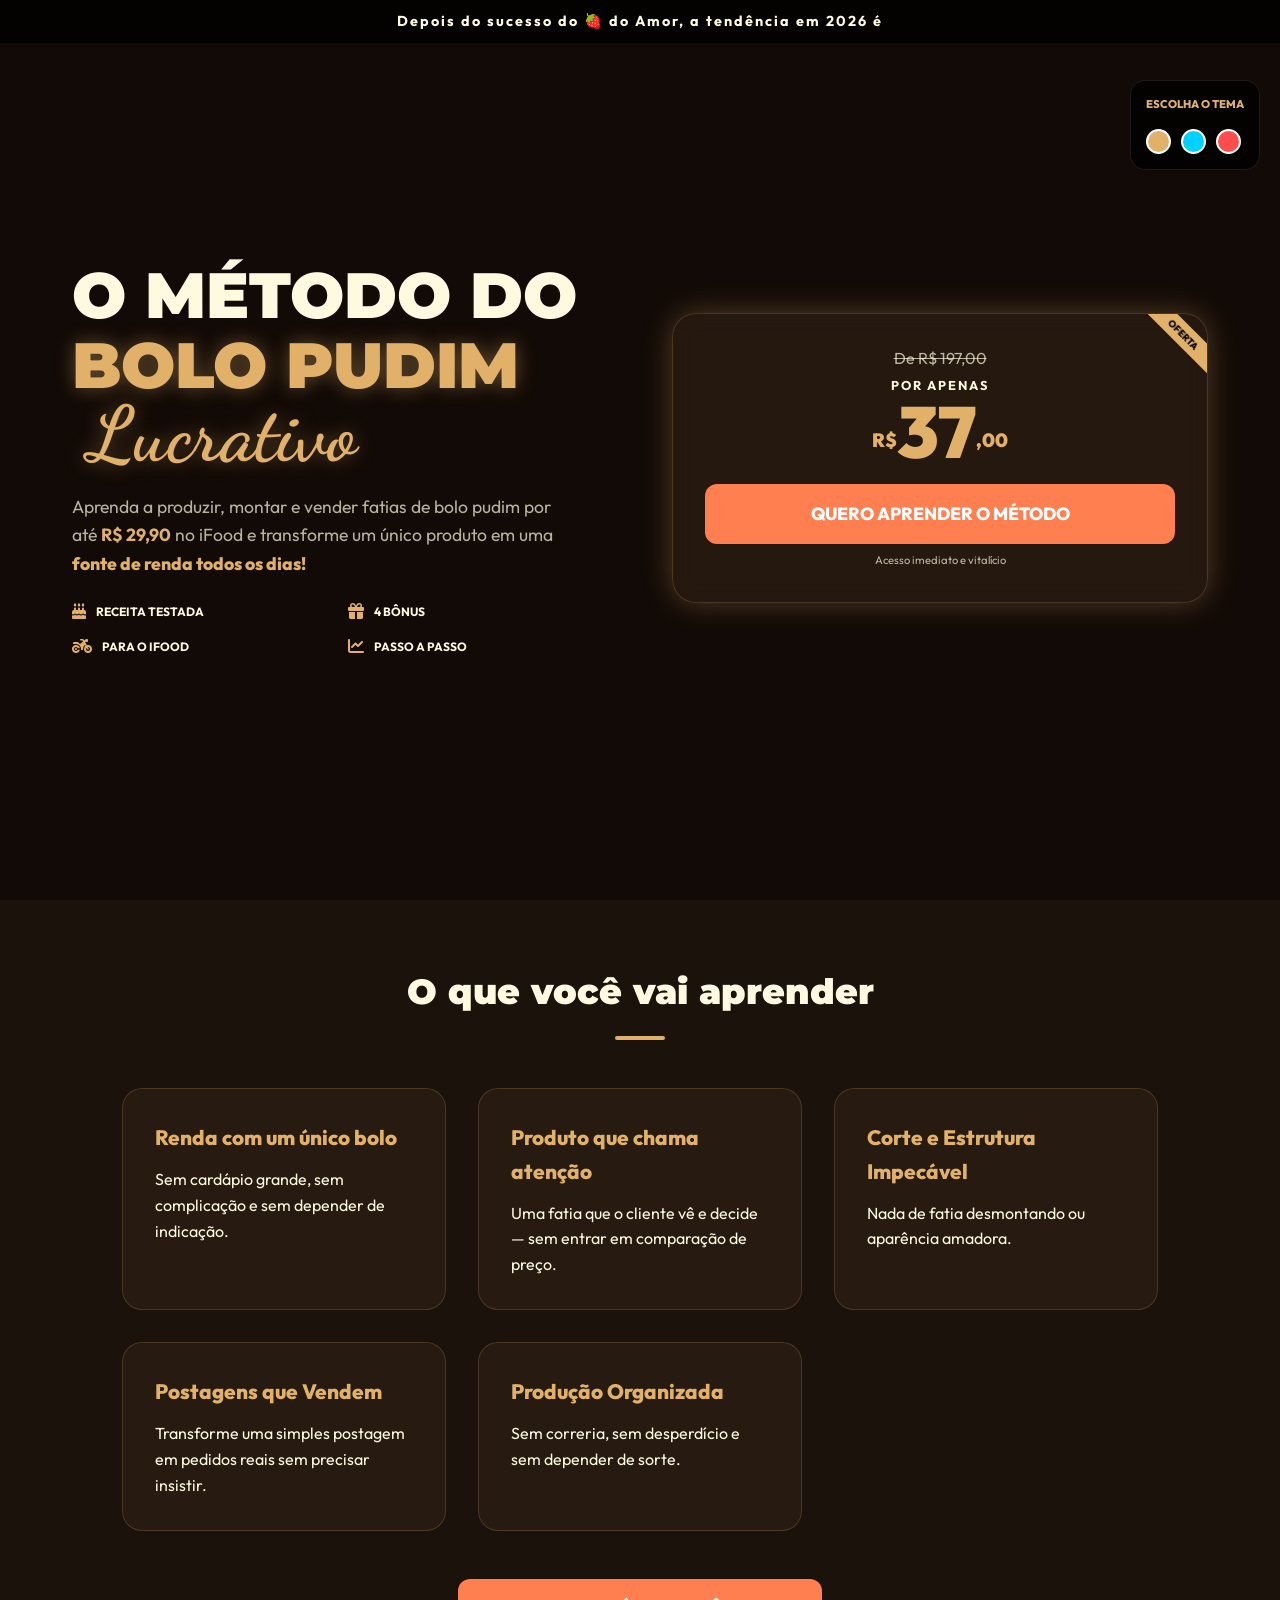
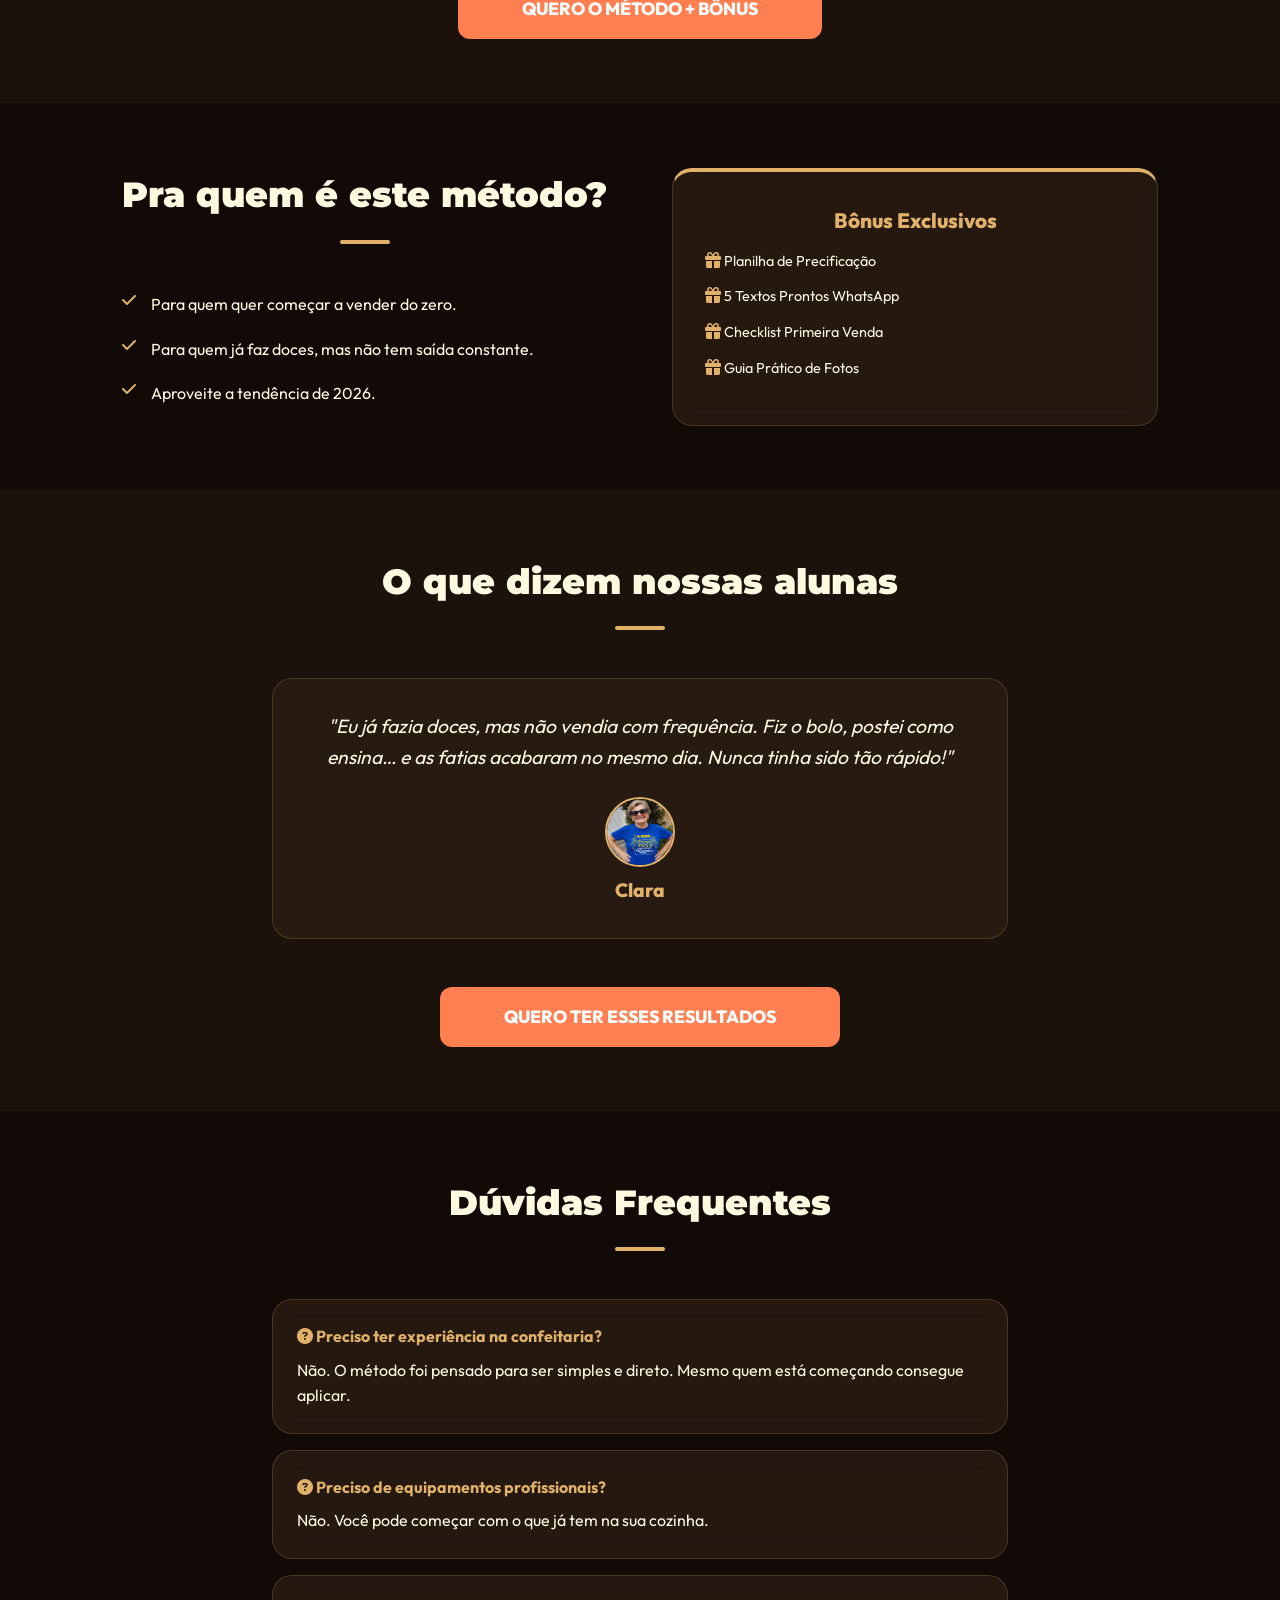
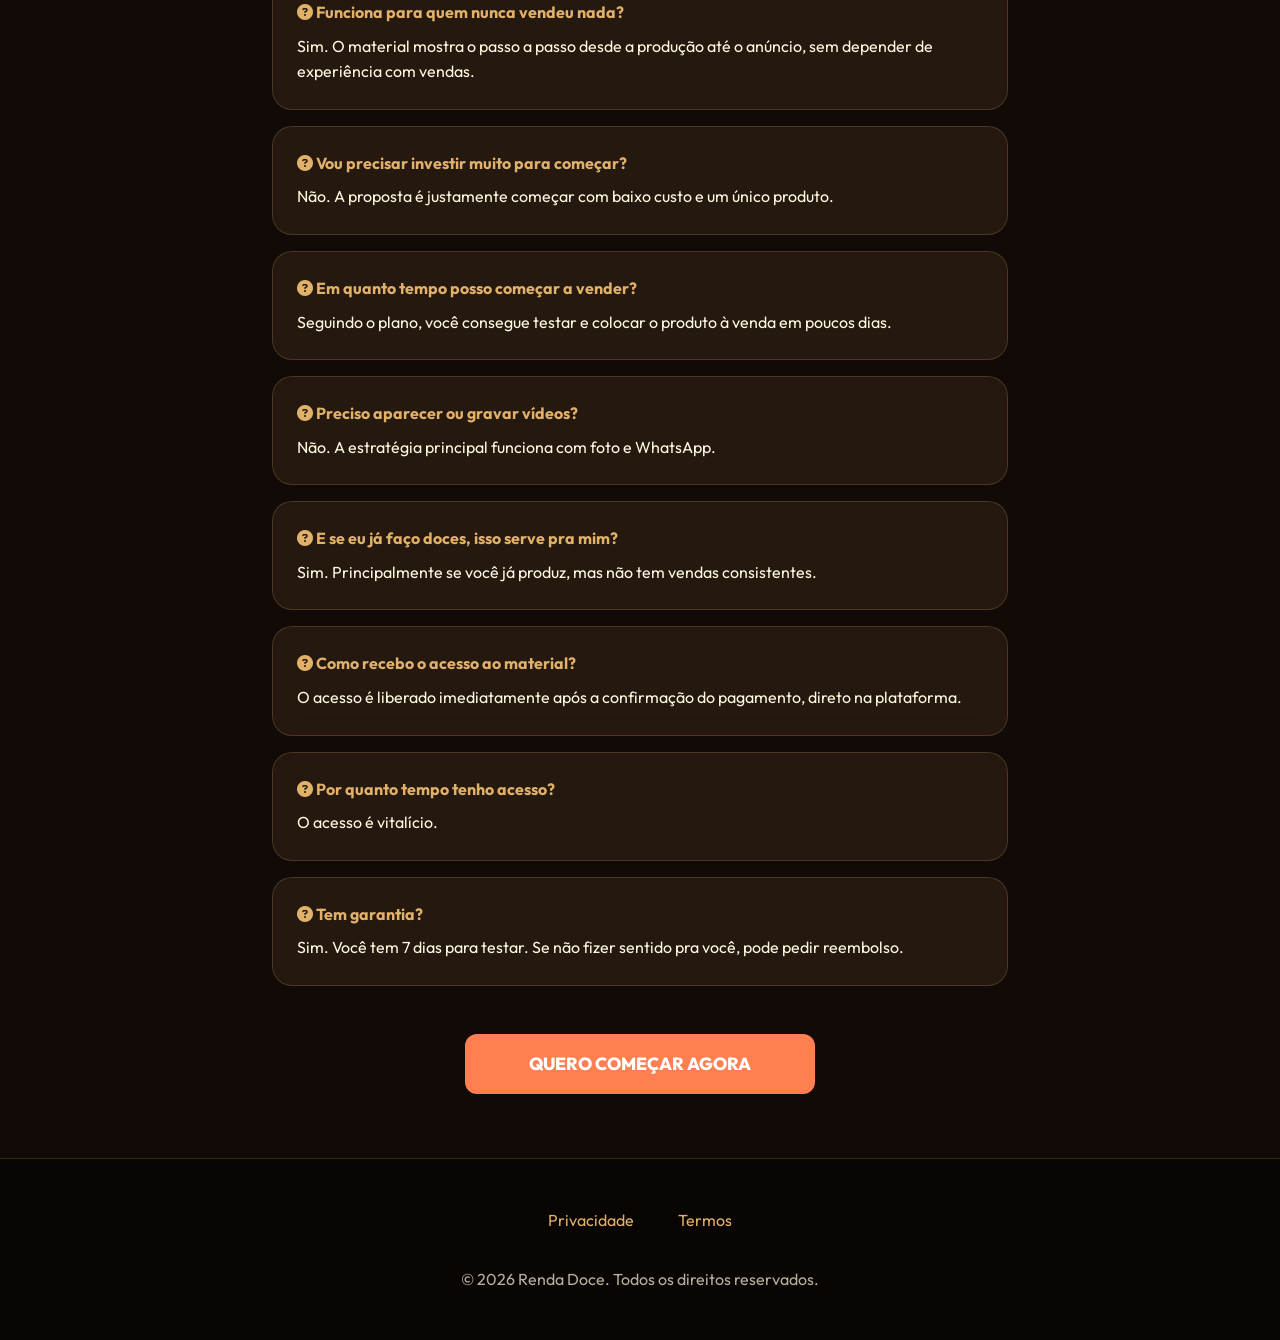
==== v2.html @ 227d547e "Preço e versão 2 da página" ====
<!DOCTYPE html>
<html lang="pt-BR">

<head>
    <meta charset="UTF-8">
    <meta name="viewport" content="width=device-width, initial-scale=1.0">
    <title>Bolo Pudim Lucrativo | Aprenda e Venda</title>

    <!-- Google Fonts -->
    <link rel="preconnect" href="https://fonts.googleapis.com">
    <link rel="preconnect" href="https://fonts.gstatic.com" crossorigin>
    <link
        href="https://fonts.googleapis.com/css2?family=Outfit:wght@400;500;700;800&family=Montserrat:wght@900&family=Dancing+Script:wght@700&display=swap"
        rel="stylesheet">

    <!-- Font Awesome -->
    <link rel="stylesheet" href="https://cdnjs.cloudflare.com/ajax/libs/font-awesome/6.5.1/css/all.min.css">

    <!-- Meta Pixel Script -->
    <script src="js/pixel.js"></script>
    <noscript><img height="1" width="1" style="display:none"
            src="https://www.facebook.com/tr?id=324230336566459&ev=PageView&noscript=1" /></noscript>

    <!-- CSS Files -->
    <link rel="stylesheet" href="css/variables.css">
    <link rel="stylesheet" href="css/reset.css">
    <link rel="stylesheet" href="css/layout.css">
    <link rel="stylesheet" href="css/components.css">
    
    <!-- Novo Tema V2 (Super Atraente) -->
    <link rel="stylesheet" href="css/v2.css">
</head>

<body class="v2-body"> 

    <!-- Theme Switcher -->
    <div class="v2-switcher">
        <span class="switcher-title">Escolha o Tema</span>
        <div class="theme-options">
            <div class="theme-btn btn-gold" onclick="setTheme('gold')" title="Chocolate Gold"></div>
            <div class="theme-btn btn-midnight" onclick="setTheme('midnight')" title="Midnight Blue"></div>
            <div class="theme-btn btn-ruby" onclick="setTheme('ruby')" title="Ruby Red"></div>
        </div>
    </div>


    <!-- Hero Section V2 -->
    <section class="v2-hero">
        <!-- Background elements for better visibility and contrast -->
        <div class="v2-hero-bg">
            <img src="./img/bolopudim.png" alt="Bolo Pudim">
        </div>
        <div class="v2-hero-overlay"></div>

        <div class="hero-top-bar" style="background: rgba(0,0,0,0.8);">
            <span>Depois do sucesso do 🍓 do Amor, a tendência em 2026 é</span>
        </div>

        <div class="v2-hero-content">
            <div class="v2-hero-text">
                <h1 class="v2-title">
                    <span>O MÉTODO DO</span>
                    <span class="gold">BOLO PUDIM</span>
                    <span class="script gold">Lucrativo</span>
                </h1>

                <p class="v2-description">
                    Aprenda a produzir, montar e vender fatias de bolo pudim por até <b class="v2-text-gold">R$
                        29,90</b> no iFood e transforme um único produto em uma <span class="v2-text-gold" style="font-weight: 800;">fonte
                        de renda todos os dias!</span>
                </p>

                <div class="v2-features">
                    <div class="v2-feature-item">
                        <i class="fa-solid fa-cake-candles v2-feature-icon"></i>
                        <span>RECEITA TESTADA</span>
                    </div>
                    <div class="v2-feature-item">
                        <i class="fa-solid fa-gift v2-feature-icon"></i>
                        <span>4 BÔNUS</span>
                    </div>
                    <div class="v2-feature-item">
                        <i class="fa-solid fa-motorcycle v2-feature-icon"></i>
                        <span>PARA O IFOOD</span>
                    </div>
                    <div class="v2-feature-item">
                        <i class="fa-solid fa-chart-line v2-feature-icon"></i>
                        <span>PASSO A PASSO</span>
                    </div>
                </div>
            </div>

            <div class="v2-price-wrapper">
                <div class="v2-price-card">
                    <span class="v2-price-old">De R$ 197,00</span>
                    <span class="v2-price-label">POR APENAS</span>
                    <div class="v2-price-main">
                        <small>R$</small>37<small>,00</small>
                    </div>
                    <a href="#" class="v2-btn checkout-btn" target="_blank" rel="noopener">Quero Aprender o Método</a>
                    <p style="font-size: 0.7rem; margin-top: 0.5rem; opacity: 0.7;">Acesso imediato e vitalício</p>
                </div>
            </div>
        </div>
    </section>

    <!-- O que você vai aprender -->
    <section class="v2-section v2-section-dark">
        <div class="v2-container">
            <h2 class="v2-section-title">O que você vai aprender</h2>
            <div class="v2-grid-3">
                <div class="v2-card">
                    <h3 class="v2-card-title">Renda com um único bolo</h3>
                    <p>Sem cardápio grande, sem complicação e sem depender de indicação.</p>
                </div>
                <div class="v2-card">
                    <h3 class="v2-card-title">Produto que chama atenção</h3>
                    <p>Uma fatia que o cliente vê e decide — sem entrar em comparação de preço.</p>
                </div>
                <div class="v2-card">
                    <h3 class="v2-card-title">Corte e Estrutura Impecável</h3>
                    <p>Nada de fatia desmontando ou aparência amadora.</p>
                </div>
                <div class="v2-card">
                    <h3 class="v2-card-title">Postagens que Vendem</h3>
                    <p>Transforme uma simples postagem em pedidos reais sem precisar insistir.</p>
                </div>
                <div class="v2-card">
                    <h3 class="v2-card-title">Produção Organizada</h3>
                    <p>Sem correria, sem desperdício e sem depender de sorte.</p>
                </div>
            </div>
            <div style="text-align: center; margin-top: 3rem;">
                <a href="#" class="v2-btn checkout-btn" style="display: inline-block; width: auto; padding-inline: 4rem;">Quero o Método + Bônus</a>
            </div>
        </div>
    </section>

    <!-- Pra quem é / Bônus -->
    <section class="v2-section v2-section-deep">
        <div class="v2-container">
            <!-- Using the responsive grid class instead of inline styles -->
            <div class="v2-grid-split">
                <div>
                    <h2 class="v2-section-title" style="text-align: left;">Pra quem é este método?</h2>
                    <ul class="v2-check-list">
                        <li class="v2-check-item">
                            <i class="fa-solid fa-check v2-check-icon"></i>
                            Para quem quer começar a vender do zero.
                        </li>
                        <li class="v2-check-item">
                            <i class="fa-solid fa-check v2-check-icon"></i>
                            Para quem já faz doces, mas não tem saída constante.
                        </li>
                        <li class="v2-check-item">
                            <i class="fa-solid fa-check v2-check-icon"></i>
                            Aproveite a tendência de 2026.
                        </li>
                    </ul>
                </div>
                <div class="v2-card v2-bonus-card">
                    <h3 class="v2-card-title" style="text-align: center;">Bônus Exclusivos</h3>
                    <ul class="v2-bonus-list">
                        <li class="v2-bonus-item"><i class="fa-solid fa-gift v2-feature-icon"></i> Planilha de Precificação</li>
                        <li class="v2-bonus-item"><i class="fa-solid fa-gift v2-feature-icon"></i> 5 Textos Prontos WhatsApp</li>
                        <li class="v2-bonus-item"><i class="fa-solid fa-gift v2-feature-icon"></i> Checklist Primeira Venda</li>
                        <li class="v2-bonus-item"><i class="fa-solid fa-gift v2-feature-icon"></i> Guia Prático de Fotos</li>
                    </ul>
                </div>
            </div>
        </div>
    </section>

    <!-- Testemunho -->
    <section class="v2-section v2-section-dark">
        <div class="v2-container" style="max-width: 800px; text-align: center;">
            <h2 class="v2-section-title">O que dizem nossas alunas</h2>
            <div class="v2-card v2-testimonial-card">
                <p>"Eu já fazia doces, mas não vendia com frequência. Fiz o bolo, postei como ensina… e as fatias acabaram no mesmo dia. Nunca tinha sido tão rápido!"</p>
                <div class="v2-avatar-wrapper">
                    <img src="./img/clara.png" class="v2-avatar" alt="Clara">
                    <p class="v2-author-name">Clara</p>
                </div>
            </div>
            <div style="text-align: center; margin-top: 3rem;">
                <a href="#" class="v2-btn checkout-btn" style="display: inline-block; width: auto; padding-inline: 4rem;">Quero Ter Esses Resultados</a>
            </div>
        </div>
    </section>

    <!-- FAQ -->
    <section class="v2-section v2-section-deep">
        <div class="v2-container" style="max-width: 800px;">
            <h2 class="v2-section-title">Dúvidas Frequentes</h2>
            <div style="display: flex; flex-direction: column; gap: 1rem;">
                <div class="v2-card" style="padding: 1.5rem;">
                    <h4 style="color: var(--v2-primary); margin-bottom: 0.5rem;"><i class="fa-solid fa-question-circle"></i> Preciso ter experiência na confeitaria?</h4>
                    <p>Não. O método foi pensado para ser simples e direto. Mesmo quem está começando consegue aplicar.</p>
                </div>
                <div class="v2-card" style="padding: 1.5rem;">
                    <h4 style="color: var(--v2-primary); margin-bottom: 0.5rem;"><i class="fa-solid fa-question-circle"></i> Preciso de equipamentos profissionais?</h4>
                    <p>Não. Você pode começar com o que já tem na sua cozinha.</p>
                </div>
                <div class="v2-card" style="padding: 1.5rem;">
                    <h4 style="color: var(--v2-primary); margin-bottom: 0.5rem;"><i class="fa-solid fa-question-circle"></i> Funciona para quem nunca vendeu nada?</h4>
                    <p>Sim. O material mostra o passo a passo desde a produção até o anúncio, sem depender de experiência com vendas.</p>
                </div>
                <div class="v2-card" style="padding: 1.5rem;">
                    <h4 style="color: var(--v2-primary); margin-bottom: 0.5rem;"><i class="fa-solid fa-question-circle"></i> Vou precisar investir muito para começar?</h4>
                    <p>Não. A proposta é justamente começar com baixo custo e um único produto.</p>
                </div>
                <div class="v2-card" style="padding: 1.5rem;">
                    <h4 style="color: var(--v2-primary); margin-bottom: 0.5rem;"><i class="fa-solid fa-question-circle"></i> Em quanto tempo posso começar a vender?</h4>
                    <p>Seguindo o plano, você consegue testar e colocar o produto à venda em poucos dias.</p>
                </div>
                <div class="v2-card" style="padding: 1.5rem;">
                    <h4 style="color: var(--v2-primary); margin-bottom: 0.5rem;"><i class="fa-solid fa-question-circle"></i> Preciso aparecer ou gravar vídeos?</h4>
                    <p>Não. A estratégia principal funciona com foto e WhatsApp.</p>
                </div>
                <div class="v2-card" style="padding: 1.5rem;">
                    <h4 style="color: var(--v2-primary); margin-bottom: 0.5rem;"><i class="fa-solid fa-question-circle"></i> E se eu já faço doces, isso serve pra mim?</h4>
                    <p>Sim. Principalmente se você já produz, mas não tem vendas consistentes.</p>
                </div>
                <div class="v2-card" style="padding: 1.5rem;">
                    <h4 style="color: var(--v2-primary); margin-bottom: 0.5rem;"><i class="fa-solid fa-question-circle"></i> Como recebo o acesso ao material?</h4>
                    <p>O acesso é liberado imediatamente após a confirmação do pagamento, direto na plataforma.</p>
                </div>
                <div class="v2-card" style="padding: 1.5rem;">
                    <h4 style="color: var(--v2-primary); margin-bottom: 0.5rem;"><i class="fa-solid fa-question-circle"></i> Por quanto tempo tenho acesso?</h4>
                    <p>O acesso é vitalício.</p>
                </div>
                <div class="v2-card" style="padding: 1.5rem;">
                    <h4 style="color: var(--v2-primary); margin-bottom: 0.5rem;"><i class="fa-solid fa-question-circle"></i> Tem garantia?</h4>
                    <p>Sim. Você tem 7 dias para testar. Se não fizer sentido pra você, pode pedir reembolso.</p>
                </div>
            </div>
            <div style="text-align: center; margin-top: 3rem;">
                <a href="#" class="v2-btn checkout-btn" style="display: inline-block; width: auto; padding-inline: 4rem;">Quero Começar Agora</a>
            </div>
        </div>
    </section>

    <footer class="v2-footer">
        <div class="v2-container">
            <div style="display: flex; justify-content: center; gap: 2rem; margin-bottom: 2rem;">
                <button id="open-privacy" style="background: none; border: none; color: var(--v2-primary); cursor: pointer;">Privacidade</button>
                <button id="open-terms" style="background: none; border: none; color: var(--v2-primary); cursor: pointer;">Termos</button>
            </div>
            <p>&copy; 2026 Renda Doce. Todos os direitos reservados.</p>
        </div>
    </footer>

    <!-- Modals -->
    <div id="modal-privacy" class="modal-overlay">
        <div class="modal-content">
            <h3 style="margin-bottom: 1rem; font-size: 1.5rem; color: var(--color-primary-dark);">Política de Privacidade</h3>
            <p style="margin-bottom: 1rem; font-size: 0.9rem;">A sua privacidade é importante para nós...</p>
            <button class="modal-close">Fechar</button>
        </div>
    </div>

    <div id="modal-terms" class="modal-overlay">
        <div class="modal-content">
            <h3 style="margin-bottom: 1rem; font-size: 1.5rem; color: var(--color-primary-dark);">Termos de Uso</h3>
            <p style="margin-bottom: 1rem; font-size: 0.9rem;">Ao acessar nosso site, você concorda em cumprir estes termos...</p>
            <button class="modal-close">Fechar</button>
        </div>
    </div>

    <!-- Scripts -->
    <script>
        function setTheme(theme) {
            document.body.classList.remove('theme-midnight', 'theme-ruby');
            if (theme !== 'gold') {
                document.body.classList.add('theme-' + theme);
            }
            localStorage.setItem('v2-theme', theme);
        }

        // Restore theme on load
        const savedTheme = localStorage.getItem('v2-theme');
        if (savedTheme) {
            setTheme(savedTheme);
        }
    </script>
    <script src="js/capi.js"></script>
    <script src="js/events.js"></script>
    <script src="js/modal.js"></script>
</body>
</html>
---- css/variables.css ----
:root {
  /* Color Palette - Premium & Appetizing */
  --color-primary: #D4A373; /* Caramel */
  --color-primary-dark: #b88655; /* Dark Caramel */
  --color-secondary: #FAEDCD; /* Cream */
  --color-accent: #E07A5F; /* Warm Red/Orange for CTA */
  --color-accent-hover: #c96247;
  --color-dark: #3A2F28; /* Espresso for text */
  --color-light: #FEFAE0; /* Off-white background */
  --color-white: #FFFFFF;

  /* Typography */
  --font-main: 'Outfit', sans-serif;
  --font-heading: 'Outfit', sans-serif;

  /* Spacing */
  --spacing-xs: 0.5rem;
  --spacing-sm: 1rem;
  --spacing-md: 2rem;
  --spacing-lg: 4rem;
  --spacing-xl: 6rem;

  /* Border Radius */
  --radius-sm: 8px;
  --radius-md: 12px;
  --radius-lg: 20px;

  /* Shadows */
  --shadow-sm: 0 4px 6px rgba(58, 47, 40, 0.1);
  --shadow-md: 0 10px 15px rgba(58, 47, 40, 0.15);
  --shadow-glow: 0 0 20px rgba(224, 122, 95, 0.4);
}

body {
  background-color: var(--color-light);
  color: var(--color-dark);
  font-family: var(--font-main);
}
---- css/layout.css ----
/* Layout Container */
.container {
  width: 100%;
  max-width: 1200px;
  margin: 0 auto;
  padding: 0 var(--spacing-sm);
}

/* Sections */
section {
  padding: var(--spacing-lg) 0;
}

/* Hero Section */
.hero {
  position: relative;
  min-height: 100vh;
  display: flex;
  flex-direction: column;
  justify-content: center;
  align-items: center;
  padding-top: 60px;
  /* Space for top bar */
  padding-bottom: 40px;
  /* Reduced for mobile */
  overflow: hidden;
  color: var(--color-white);
}

.hero::before {
  content: '';
  position: absolute;
  top: 0;
  left: 0;
  right: 0;
  bottom: 0;
  background-image: url('../img/bolopudim.png');
  background-size: cover;
  background-position: top center;
  background-repeat: no-repeat;
  z-index: -2;
}

/* Dark gradient overlay for better contrast */
.hero::after {
  content: '';
  position: absolute;
  top: 0;
  left: 0;
  right: 0;
  bottom: 0;
  background: linear-gradient(to right, rgba(0, 0, 0, 0.9) 0%, rgba(0, 0, 0, 0.4) 100%);
  z-index: -1;
}

.hero-top-bar {
  position: absolute;
  top: 0;
  width: 100%;
  background: rgba(0, 0, 0, 0.5);
  padding: 10px 0;
  text-align: center;
  font-weight: 700;
  font-size: 0.9rem;
  letter-spacing: 2px;
  z-index: 10;
}

.hero-content {
  display: flex;
  justify-content: space-between;
  align-items: center;
  gap: var(--spacing-lg);
  padding: var(--spacing-md) var(--spacing-sm);
  width: 100%;
}

.hero-text-wrapper {
  max-width: 650px;
  text-align: left;
}

.hero-icons-grid {
  display: grid;
  grid-template-columns: repeat(2, 1fr);
  gap: 1.5rem;
  margin: 2rem 0;
}

@media (min-width: 992px) {
  .hero-icons-grid {
    grid-template-columns: repeat(4, 1fr);
    margin: 2rem 0;
  }
  .hero {
    padding-bottom: 80px;
  }
}

@media (max-width: 767px) {
  .hero-icons-grid {
    gap: 1rem;
    margin: 1rem 0;
  }
  .hero-text-wrapper {
    text-align: center;
    display: flex;
    flex-direction: column;
    align-items: center;
  }
  .hero-price-container {
    align-items: center;
  }
}

.hero-icon-item {
  display: flex;
  flex-direction: column;
  align-items: center;
  text-align: center;
  font-size: 0.7rem;
  font-weight: 800;
  gap: 0.5rem;
}

.icon-circle {
  width: 50px;
  height: 50px;
  background: rgba(212, 163, 115, 0.2);
  border: 1px solid var(--color-primary);
  border-radius: 50%;
  display: flex;
  align-items: center;
  justify-content: center;
  font-size: 1.5rem;
}

.hero-badge {
  display: none;
}

@media (min-width: 1200px) {
  .hero-badge {
    display: block;
    position: relative;
    width: 250px;
    height: 250px;
    border: 2px solid var(--color-primary);
    border-radius: 50%;
    display: flex;
    align-items: center;
    justify-content: center;
    text-align: center;
    padding: 20px;
  }
}

.badge-crown {
  display: block;
  font-size: 2rem;
  margin-bottom: 0.5rem;
}

.badge-text {
  font-weight: 800;
  line-height: 1.2;
}

.hero-bonus-bar {
  position: absolute;
  bottom: 0;
  width: 100%;
  background: linear-gradient(90deg, #D4A373 0%, #E9C46A 50%, #D4A373 100%);
  color: var(--color-dark);
  padding: 15px 0;
  z-index: 10;
}

.bonus-bar-content {
  display: flex;
  align-items: center;
  justify-content: center;
  gap: 2rem;
  flex-wrap: wrap;
}

.bonus-label-group {
  display: flex;
  align-items: center;
  gap: 10px;
  font-weight: 900;
  font-size: 1.1rem;
}

.bonus-details {
  font-weight: 700;
  font-size: 0.8rem;
  letter-spacing: 0.5px;
}

/* Flex Grids */
.grid {
  display: grid;
  gap: var(--spacing-md);
}

.grid-2 {
  grid-template-columns: 1fr;
}

@media (min-width: 768px) {
  .grid-2 {
    grid-template-columns: repeat(2, 1fr);
  }
}

.grid-3 {
  grid-template-columns: 1fr;
}

@media (min-width: 768px) {
  .grid-3 {
    grid-template-columns: repeat(3, 1fr);
  }
}

.flex-center {
  display: flex;
  justify-content: center;
  align-items: center;
  flex-direction: column;
}

/* Footer layout */
footer {
  background-color: var(--color-dark);
  color: var(--color-secondary);
  padding: var(--spacing-md) 0;
  text-align: center;
}

.footer-links {
  display: flex;
  justify-content: center;
  gap: var(--spacing-md);
  margin-bottom: var(--spacing-sm);
}

/* Modal Overlay */
.modal-overlay {
  position: fixed;
  top: 0;
  left: 0;
  right: 0;
  bottom: 0;
  background: rgba(0, 0, 0, 0.8);
  display: flex;
  justify-content: center;
  align-items: center;
  z-index: 1000;
  opacity: 0;
  pointer-events: none;
  transition: opacity 0.3s ease;
}

.modal-overlay.active {
  opacity: 1;
  pointer-events: auto;
}

.modal-content {
  background: var(--color-light);
  padding: var(--spacing-md);
  border-radius: var(--radius-md);
  max-width: 600px;
  width: 90%;
  max-height: 80vh;
  overflow-y: auto;
  position: relative;
  transform: translateY(20px);
  transition: transform 0.3s ease;
}

.modal-overlay.active .modal-content {
  transform: translateY(0);
}
---- css/components.css ----
/* Hero Typography Components */
.text-hero-main {
  display: flex;
  flex-direction: column;
  margin-bottom: 2rem;
  line-height: 1;
}

.text-upper {
  font-family: 'Montserrat', sans-serif;
  font-size: clamp(1rem, 2vw, 1.5rem);
  font-weight: 800;
  color: var(--color-white);
  letter-spacing: 3px;
  margin-bottom: 0.5rem;
}

.text-bold-gold {
  font-family: 'Montserrat', sans-serif;
  font-size: clamp(3rem, 8vw, 6rem);
  font-weight: 900;
  background: linear-gradient(180deg, #E9C46A 0%, #D4A373 100%);
  -webkit-background-clip: text;
  -webkit-text-fill-color: transparent;
  line-height: 0.9;
  text-transform: uppercase;
}

.text-script {
  font-family: 'Dancing Script', cursive;
  font-size: clamp(3.5rem, 9vw, 7rem);
  color: var(--color-white);
  margin-top: -1.5rem;
  margin-left: 2rem;
  text-shadow: 2px 2px 10px rgba(0,0,0,0.5);
}

.text-hero-description {
  font-size: clamp(1.1rem, 2.5vw, 1.4rem);
  line-height: 1.5;
  color: var(--color-white);
  margin-bottom: 2rem;
  max-width: 600px;
}

.highlight-gold {
  color: #E9C46A;
  font-weight: 800;
  background: rgba(233, 196, 106, 0.1);
  padding: 2px 5px;
  border-radius: 4px;
}

.gold-icon {
  color: var(--color-primary);
}

h2.section-title {
  font-size: clamp(2rem, 4vw, 3rem);
  font-weight: 800;
  color: var(--color-dark);
  text-align: center;
  margin-bottom: var(--spacing-lg);
  margin-inline: auto;
  position: relative;
}

h2.section-title::after {
  content: '';
  display: block;
  width: 60px;
  height: 4px;
  background-color: var(--color-primary);
  margin: var(--spacing-sm) auto 0;
  border-radius: 2px;
}

.text-center { text-align: center; }

/* Price Anchoring */
.hero-price-container {
  display: flex;
  flex-direction: column;
  align-items: flex-start;
  margin-bottom: 1.5rem;
  font-family: var(--font-main);
}

.price-old {
  font-size: 1.1rem;
  color: rgba(255, 255, 255, 0.7);
  text-decoration: line-through;
  font-weight: 600;
  margin-bottom: 0.1rem;
}

.price-new {
  font-size: 1.3rem;
  color: var(--color-white);
  font-weight: 800;
  display: flex;
  align-items: baseline;
  gap: 10px;
}

.price-value {
  font-size: clamp(3.2rem, 7vw, 4.5rem);
  color: #FFD700; /* Richer Gold */
  font-weight: 900;
  line-height: 1;
  text-shadow: 0 0 15px rgba(255, 215, 0, 0.5), 0 0 30px rgba(0,0,0,0.5);
}

/* Buttons */
.btn {
  display: inline-block;
  background-color: var(--color-accent);
  color: var(--color-white);
  font-weight: 800;
  font-size: 1.2rem;
  text-transform: uppercase;
  text-decoration: none;
  padding: 1.2rem 2.5rem;
  border-radius: var(--radius-lg);
  border: none;
  cursor: pointer;
  transition: all 0.3s ease;
  box-shadow: var(--shadow-md);
  letter-spacing: 1px;
}

.btn:hover {
  background-color: var(--color-accent-hover);
  transform: translateY(-3px) scale(1.02);
  box-shadow: var(--shadow-glow);
}

.btn:active {
  transform: translateY(1px);
}

/* Pulsing animation for main CTA */
@keyframes pulse {
  0% { box-shadow: 0 0 0 0 rgba(224, 122, 95, 0.7); }
  70% { box-shadow: 0 0 0 15px rgba(224, 122, 95, 0); }
  100% { box-shadow: 0 0 0 0 rgba(224, 122, 95, 0); }
}

.btn-pulse {
  animation: pulse 2s infinite;
}

/* Cards */
.card {
  background-color: var(--color-white);
  border-radius: var(--radius-md);
  padding: var(--spacing-md);
  box-shadow: var(--shadow-sm);
  transition: transform 0.3s ease, box-shadow 0.3s ease;
  border-top: 4px solid var(--color-primary);
}

.card:hover {
  transform: translateY(-5px);
  box-shadow: var(--shadow-md);
}

.card-title {
  font-size: 1.5rem;
  font-weight: 700;
  color: var(--color-primary-dark);
  margin-bottom: var(--spacing-sm);
}

/* Lists */
.check-list li {
  position: relative;
  padding-left: 2rem;
  margin-bottom: 0.8rem;
  font-size: 1.1rem;
  font-weight: 500;
}

.check-list li::before {
  content: '✔';
  position: absolute;
  left: 0;
  top: 0;
  color: #27ae60;
  font-weight: bold;
}

/* Testimonial */
.testimonial-block {
  background-color: var(--color-secondary);
  border-radius: var(--radius-md);
  padding: var(--spacing-md);
  max-width: 800px;
  margin: 0 auto;
  position: relative;
  text-align: center;
  box-shadow: var(--shadow-sm);
}

.testimonial-text {
  font-size: 1.2rem;
  font-style: italic;
  color: var(--color-dark);
  line-height: 1.6;
  margin-bottom: var(--spacing-sm);
}

.testimonial-author {
  font-weight: 800;
  color: var(--color-primary-dark);
  font-size: 1.1rem;
}

.testimonial-author-wrapper {
  display: flex;
  flex-direction: column;
  align-items: center;
  gap: 10px;
}

.testimonial-avatar {
  width: 80px;
  height: 80px;
  border-radius: 50%;
  object-fit: cover;
  border: 3px solid var(--color-primary);
  box-shadow: var(--shadow-sm);
  margin-bottom: 5px;
}

/* Footer Links */
.footer-link {
  color: var(--color-primary);
  text-decoration: none;
  font-size: 0.9rem;
  cursor: pointer;
  background: none;
  border: none;
  padding: 0;
}

.footer-link:hover {
  text-decoration: underline;
}

/* Modal Close Button */
.modal-close {
  background: var(--color-accent);
  color: white;
  border: none;
  padding: 0.5rem 1rem;
  border-radius: var(--radius-sm);
  cursor: pointer;
  font-weight: bold;
  margin-top: var(--spacing-md);
  float: right;
}

.modal-close:hover {
  background: var(--color-accent-hover);
}

/* FAQ Section */
.faq-container {
  max-width: 800px;
  margin: 0 auto;
}

.faq-item {
  background-color: var(--color-white);
  border-radius: var(--radius-sm);
  margin-bottom: var(--spacing-sm);
  padding: var(--spacing-sm) var(--spacing-md);
  border: 1px solid var(--color-secondary);
  transition: all 0.3s ease;
}

.faq-question {
  font-weight: 800;
  color: var(--color-primary-dark);
  font-size: 1.1rem;
  margin-bottom: 0.5rem;
  display: flex;
  align-items: center;
  gap: 10px;
}

.faq-answer {
  color: var(--color-dark);
  line-height: 1.5;
  font-size: 1rem;
}

/* Mobile overrides for Hero Typography */
@media (max-width: 767px) {
  .text-hero-main {
    margin-bottom: 1rem;
  }
  .text-script {
    margin-left: 0;
    margin-top: -1rem;
  }
  .text-hero-description {
    margin-bottom: 1.5rem;
  }
  .hero-price-container {
    margin-bottom: 1rem;
  }
}
---- css/v2.css ----
:root {
  /* Default Theme: Chocolate Gold */
  --v2-bg: #120A06;
  --v2-surface: rgba(45, 30, 20, 0.7);
  --v2-primary: #E1B16A;
  --v2-secondary: #FAEDCD;
  --v2-accent: #FF7F50;
  --v2-text: #FEFAE0;
  --v2-text-dim: rgba(254, 250, 224, 0.7);
  --v2-shadow-gold: 0 0 30px rgba(225, 177, 106, 0.3);
  --v2-glass: blur(12px);
  --v2-border: 1px solid rgba(225, 177, 106, 0.2);
}

/* Midnight Theme */
.theme-midnight {
  --v2-bg: #0A0E14;
  --v2-surface: rgba(20, 28, 40, 0.7);
  --v2-primary: #7FAAFF; /* Silver/Blue */
  --v2-secondary: #E0E6ED;
  --v2-accent: #00D1FF;
  --v2-text: #F8FAFC;
  --v2-text-dim: rgba(248, 250, 252, 0.7);
  --v2-shadow-gold: 0 0 30px rgba(0, 209, 255, 0.2);
}

/* Ruby Theme */
.theme-ruby {
  --v2-bg: #1A0505;
  --v2-surface: rgba(40, 10, 10, 0.7);
  --v2-primary: #FFB7B7;
  --v2-secondary: #FFF0F0;
  --v2-accent: #FF4D4D;
  --v2-text: #FFF5F5;
  --v2-text-dim: rgba(255, 245, 245, 0.7);
  --v2-shadow-gold: 0 0 30px rgba(255, 77, 77, 0.2);
}

@keyframes fadeInRight {
  from { opacity: 0; transform: translateX(30px); }
  to { opacity: 1; transform: translateX(0); }
}

@keyframes fadeInLeft {
  from { opacity: 0; transform: translateX(-30px); }
  to { opacity: 1; transform: translateX(0); }
}

@keyframes fadeInUp {
  from { opacity: 0; transform: translateY(30px); }
  to { opacity: 1; transform: translateY(0); }
}

@keyframes pulse-glow {
  0% { box-shadow: 0 0 20px rgba(225, 177, 106, 0.2); }
  50% { box-shadow: 0 0 40px rgba(225, 177, 106, 0.4); }
  100% { box-shadow: 0 0 20px rgba(225, 177, 106, 0.2); }
}

/* Global Styles for V2 */
.v2-body {
  background-color: var(--v2-bg);
  color: var(--v2-text);
  font-family: 'Outfit', sans-serif;
  line-height: 1.6;
  overflow-x: hidden;
  transition: background-color 0.5s ease, color 0.5s ease;
}

/* Theme Switcher Styles */
.v2-switcher {
  position: fixed;
  top: 80px;
  right: 20px;
  background: rgba(0,0,0,0.8);
  backdrop-filter: blur(10px);
  padding: 15px;
  border-radius: 15px;
  z-index: 1000;
  border: 1px solid rgba(255,255,255,0.1);
  display: flex;
  flex-direction: column;
  gap: 10px;
}

.switcher-title {
  font-size: 0.7rem;
  font-weight: 800;
  text-transform: uppercase;
  color: var(--v2-primary);
  margin-bottom: 5px;
}

.theme-options {
  display: flex;
  gap: 10px;
}

.theme-btn {
  width: 25px;
  height: 25px;
  border-radius: 50%;
  border: 2px solid #fff;
  cursor: pointer;
  transition: transform 0.2s;
}

.theme-btn:hover { transform: scale(1.2); }
.btn-gold { background: #E1B16A; }
.btn-midnight { background: #00D1FF; }
.btn-ruby { background: #FF4D4D; }

/* Hero Section V2 - Optimized Background */
.v2-hero {
  position: relative;
  min-height: 100vh;
  padding-top: 80px;
  display: flex;
  align-items: center;
  background-color: var(--v2-bg);
  overflow: hidden;
}

.v2-hero-bg {
  position: absolute;
  top: 0;
  left: 0;
  width: 100%;
  height: 100%;
  z-index: -1;
}

.v2-hero-bg img {
  width: 100%;
  height: 100%;
  object-fit: cover;
  object-position: center;
}

/* Gradient overlay that fades to show the image more clearly on the right */
.v2-hero-overlay {
  position: absolute;
  top: 0;
  left: 0;
  width: 100%;
  height: 100%;
  background: linear-gradient(90deg, 
    var(--v2-bg) 0%, 
    var(--v2-bg) 40%, 
    rgba(18, 10, 6, 0.4) 100%);
  z-index: 0;
}

.theme-midnight .v2-hero-overlay {
  background: linear-gradient(90deg, 
    #0A0E14 0%, 
    #0A0E14 40%, 
    rgba(10, 14, 20, 0.4) 100%);
}

.theme-ruby .v2-hero-overlay {
  background: linear-gradient(90deg, 
    #1A0505 0%, 
    #1A0505 40%, 
    rgba(26, 5, 5, 0.4) 100%);
}

@media (max-width: 991px) {
  .v2-hero-overlay {
    background: linear-gradient(180deg, 
      rgba(18, 10, 6, 0.7) 0%, 
      var(--v2-bg) 70%, 
      var(--v2-bg) 100%);
  }
}

.v2-hero-content {
  position: relative;
  z-index: 10;
  width: 100%;
  max-width: 1200px;
  margin: 0 auto;
  padding: 0 2rem;
  display: grid;
  grid-template-columns: 1fr 1fr;
  gap: 4rem;
  align-items: center;
}

@media (max-width: 991px) {
  .v2-hero-content {
    grid-template-columns: 1fr;
    text-align: center;
    gap: 1.5rem;
    padding-top: 2rem;
    padding-bottom: 2rem;
  }
}

.v2-title {
  font-family: 'Montserrat', sans-serif;
  font-weight: 900;
  font-size: clamp(2rem, 5vw, 4.5rem);
  line-height: 1.1;
  text-transform: uppercase;
  margin-bottom: 1rem;
}

.v2-title span { display: block; }
.v2-title .gold {
  color: var(--v2-primary);
  text-shadow: 0 0 20px rgba(225, 177, 106, 0.4);
}

.v2-text-gold { color: var(--v2-primary); }

.v2-title .script {
  font-family: 'Dancing Script', cursive;
  text-transform: none;
  font-size: 1.2em;
  margin-top: -0.5rem;
  margin-left: 1rem;
}

.v2-description {
  font-size: 1.1rem;
  color: var(--v2-text-dim);
  max-width: 500px;
  margin-bottom: 1.5rem;
}

@media (max-width: 991px) {
  .v2-description { margin-inline: auto; }
}

/* Price Box V2 */
.v2-hero-text { animation: fadeInLeft 1s ease-out; }
.v2-price-wrapper { animation: fadeInRight 1s ease-out; }

.v2-price-card {
  background: var(--v2-surface);
  backdrop-filter: var(--v2-glass);
  border: var(--v2-border);
  padding: 2rem;
  border-radius: 24px;
  box-shadow: var(--v2-shadow-gold);
  text-align: center;
  position: relative;
  overflow: hidden;
  animation: pulse-glow 3s infinite;
}

@media (max-width: 767px) {
  .v2-price-card {
    padding: 1.2rem;
    border-radius: 16px;
    max-width: 300px;
    margin: 0 auto;
  }
  .v2-price-main { font-size: 3.5rem !important; }
}

.v2-price-card::before {
  content: 'OFERTA';
  position: absolute;
  top: 10px;
  right: -25px;
  background: var(--v2-primary);
  color: #000;
  font-weight: 800;
  font-size: 0.6rem;
  padding: 3px 30px;
  transform: rotate(45deg);
}

.v2-price-old {
  display: block;
  font-size: 1rem;
  color: var(--v2-text-dim);
  text-decoration: line-through;
  margin-bottom: 0.2rem;
}

.v2-price-label {
  display: block;
  font-size: 0.8rem;
  font-weight: 700;
  letter-spacing: 2px;
}

.v2-price-main {
  font-size: 4.5rem;
  font-weight: 900;
  color: var(--v2-primary);
  line-height: 1;
  margin-bottom: 1rem;
}

.v2-price-main small {
  font-size: 1.2rem;
  vertical-align: middle;
}

.v2-btn {
  display: block;
  width: 100%;
  background: var(--v2-accent);
  color: white;
  text-transform: uppercase;
  font-weight: 800;
  font-size: 1.1rem;
  padding: 1rem;
  border-radius: 12px;
  text-decoration: none;
  transition: all 0.3s cubic-bezier(0.175, 0.885, 0.32, 1.275);
}

.v2-btn:hover {
  transform: scale(1.03) translateY(-3px);
  background: #ff8c61;
}

/* Features Grid V2 */
.v2-features {
  display: grid;
  grid-template-columns: repeat(2, 1fr);
  gap: 1rem;
  margin-top: 1.5rem;
}

.v2-feature-item {
  display: flex;
  align-items: center;
  gap: 10px;
  font-size: 0.75rem;
  font-weight: 700;
  color: var(--v2-text);
}

.v2-feature-icon {
  color: var(--v2-primary);
  font-size: 1rem;
}

/* Sections */
.v2-section { padding: 4rem 0; }
.v2-container {
  max-width: 1100px;
  margin: 0 auto;
  padding: 0 2rem;
}

/* Responsive Grid fix for Bonus Section */
.v2-grid-split {
  display: grid;
  grid-template-columns: 1fr 1fr;
  gap: 4rem;
  align-items: center;
}

@media (max-width: 991px) {
  .v2-grid-split {
    grid-template-columns: 1fr;
    gap: 2rem;
  }
}

.v2-section-title {
  text-align: center;
  font-family: 'Montserrat', sans-serif;
  font-size: 2.2rem;
  font-weight: 900;
  margin-bottom: 3rem;
  position: relative;
}

.v2-section-title::after {
  content: '';
  display: block;
  width: 50px;
  height: 4px;
  background: var(--v2-primary);
  margin: 1rem auto 0;
  border-radius: 2px;
}

.v2-grid-3 {
  display: grid;
  grid-template-columns: repeat(3, 1fr);
  gap: 2rem;
}

@media (max-width: 768px) {
  .v2-grid-3 { grid-template-columns: 1fr; }
}

.v2-card {
  background: var(--v2-surface);
  backdrop-filter: var(--v2-glass);
  padding: 2rem;
  border-radius: 20px;
  border: var(--v2-border);
  transition: transform 0.3s ease;
}

.v2-card:hover { transform: translateY(-8px); }

.v2-card-title {
  color: var(--v2-primary);
  font-size: 1.3rem;
  font-weight: 800;
  margin-bottom: 0.8rem;
}

/* Section background variations */
.v2-section-dark { background: #1a120b; }
.v2-section-deep { background: #120a06; }

.theme-midnight .v2-section-dark { background: #0F172A; }
.theme-midnight .v2-section-deep { background: #020617; }

.theme-ruby .v2-section-dark { background: #250A0A; }
.theme-ruby .v2-section-deep { background: #120202; }

.v2-check-list { list-style: none; padding: 0; }
.v2-check-item {
  margin-bottom: 1.2rem;
  display: flex;
  gap: 15px;
  font-size: 1rem;
}

.v2-check-icon { color: var(--v2-primary); }
.v2-bonus-card { border-top: 4px solid var(--v2-primary); }
.v2-bonus-list { list-style: none; padding: 0; font-size: 0.9rem; }
.v2-bonus-item { margin-bottom: 0.8rem; }

/* Floating animation */
@keyframes float {
  0% { transform: translateY(0px); }
  50% { transform: translateY(-5px); }
  100% { transform: translateY(0px); }
}

.v2-feature-icon { animation: float 3s ease-in-out infinite; }
.v2-feature-item:nth-child(2) .v2-feature-icon { animation-delay: 0.5s; }
.v2-feature-item:nth-child(3) .v2-feature-icon { animation-delay: 1s; }
.v2-feature-item:nth-child(4) .v2-feature-icon { animation-delay: 1.5s; }

/* Testimonial refinement */
.v2-testimonial-card {
  font-style: italic;
  font-size: 1.2rem;
  max-width: 800px;
  margin: 0 auto;
  text-align: center;
}

.v2-avatar-wrapper {
  margin-top: 1.5rem;
  display: flex;
  flex-direction: column;
  align-items: center;
  gap: 8px;
}

.v2-avatar {
  width: 70px;
  height: 70px;
  border-radius: 50%;
  border: 2px solid var(--v2-primary);
}

.v2-author-name {
  font-weight: 800;
  font-style: normal;
  color: var(--v2-primary);
}

/* Footer V2 */
.v2-footer {
  background: #090503;
  padding: 3rem 0;
  text-align: center;
  color: var(--v2-text-dim);
  border-top: var(--v2-border);
}

.theme-midnight .v2-footer { background: #020617; }
.theme-ruby .v2-footer { background: #120202; }
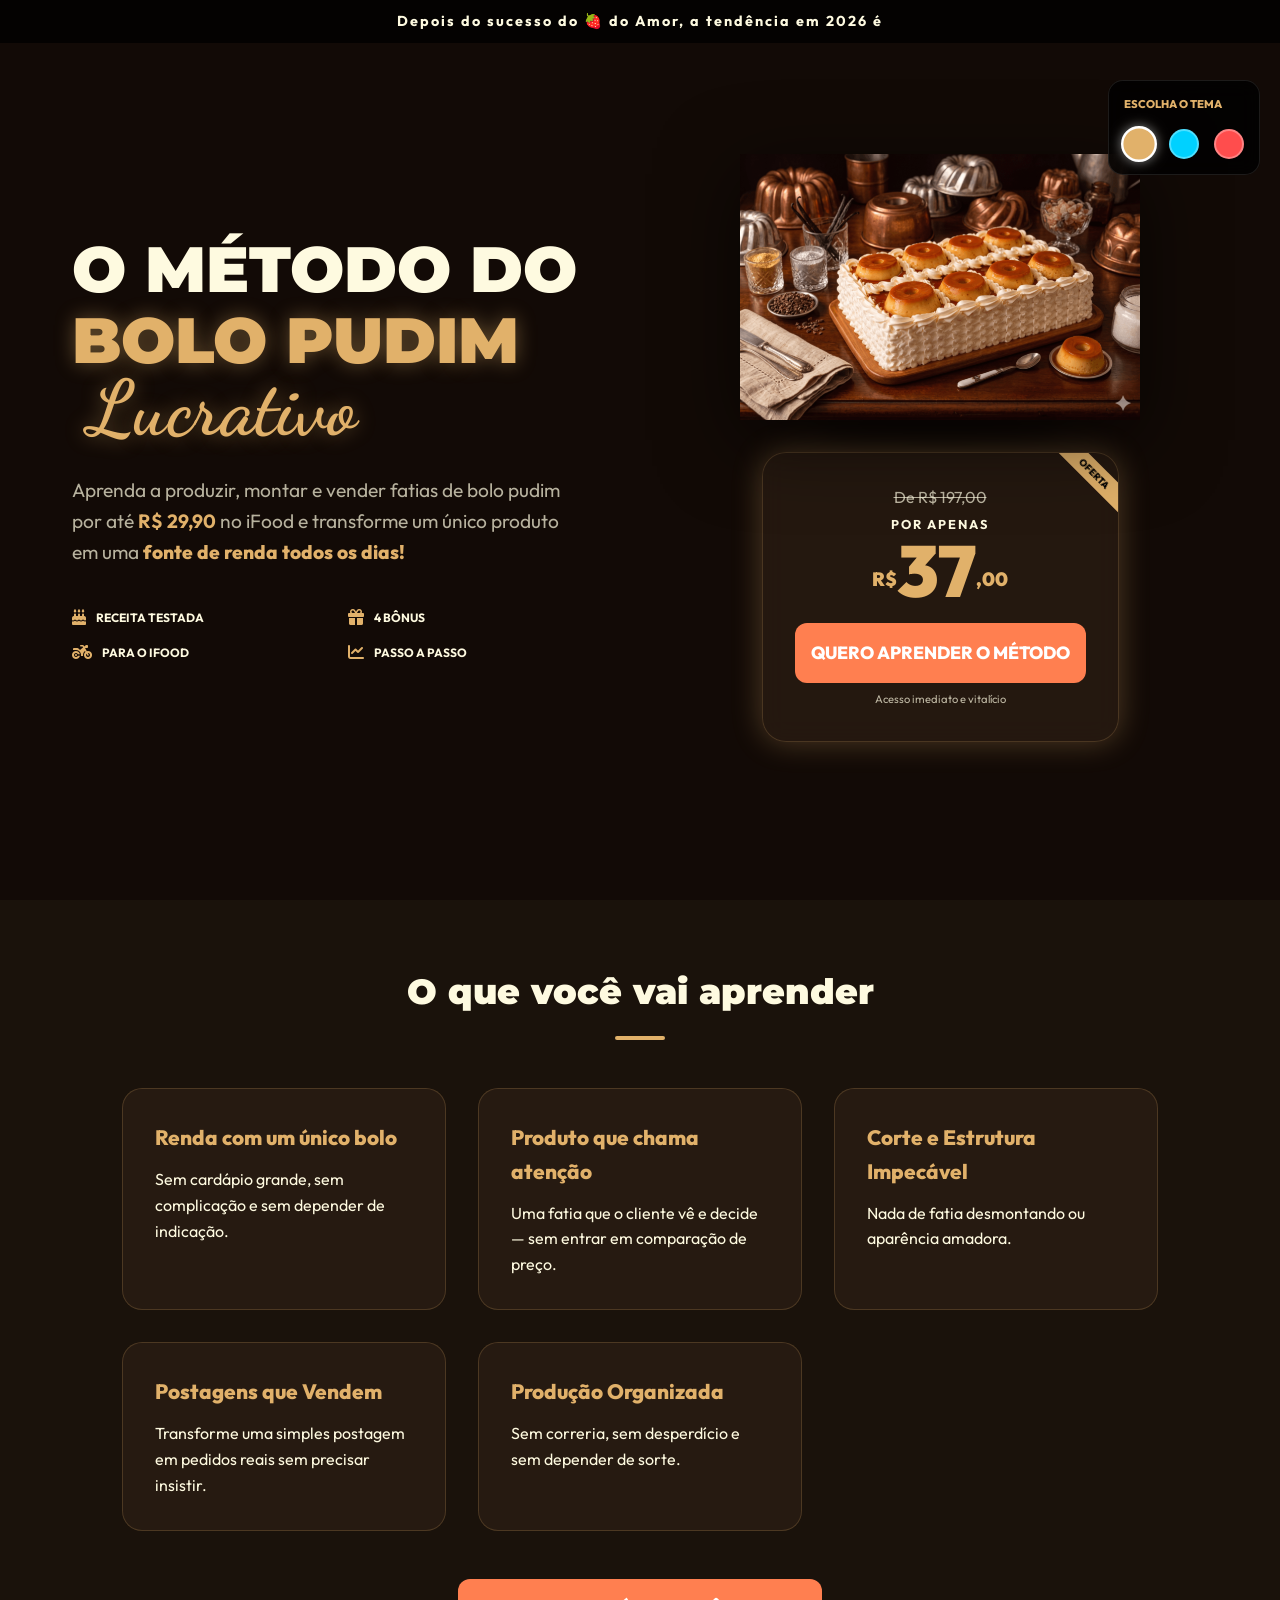
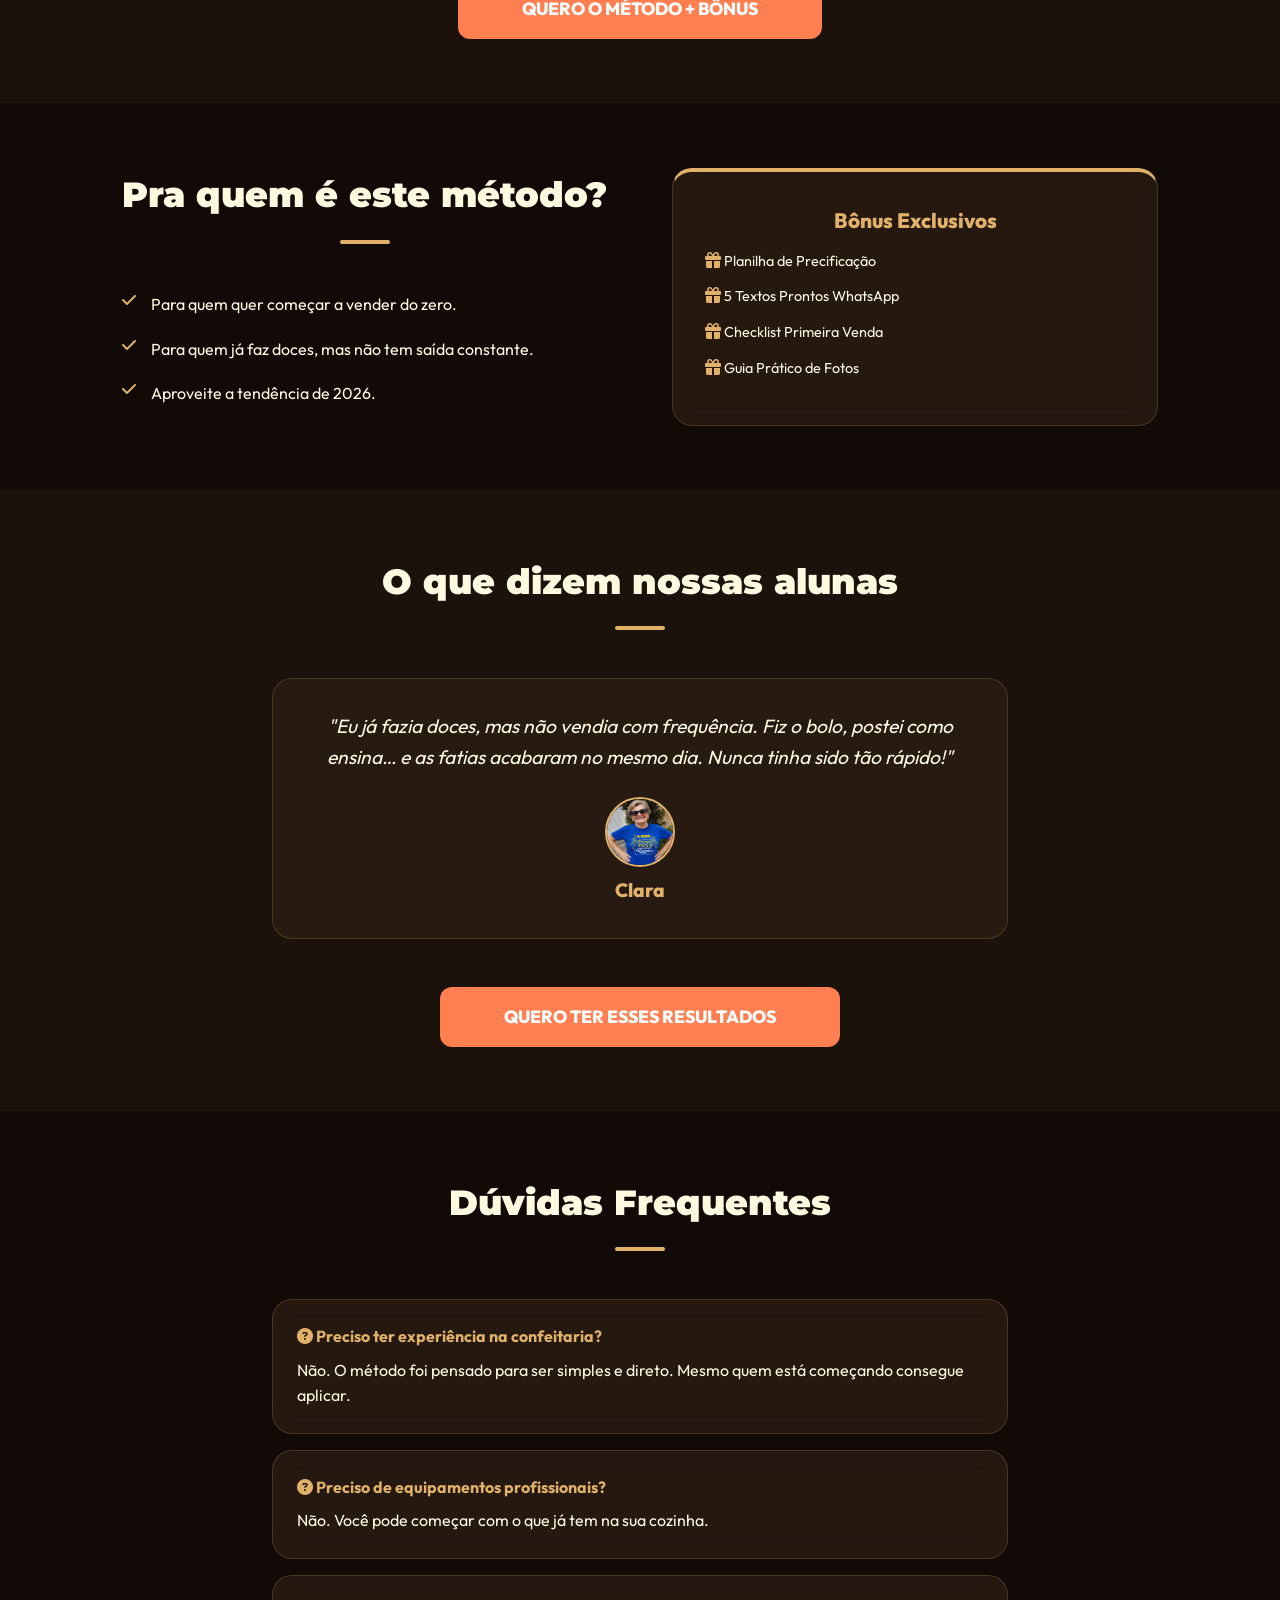
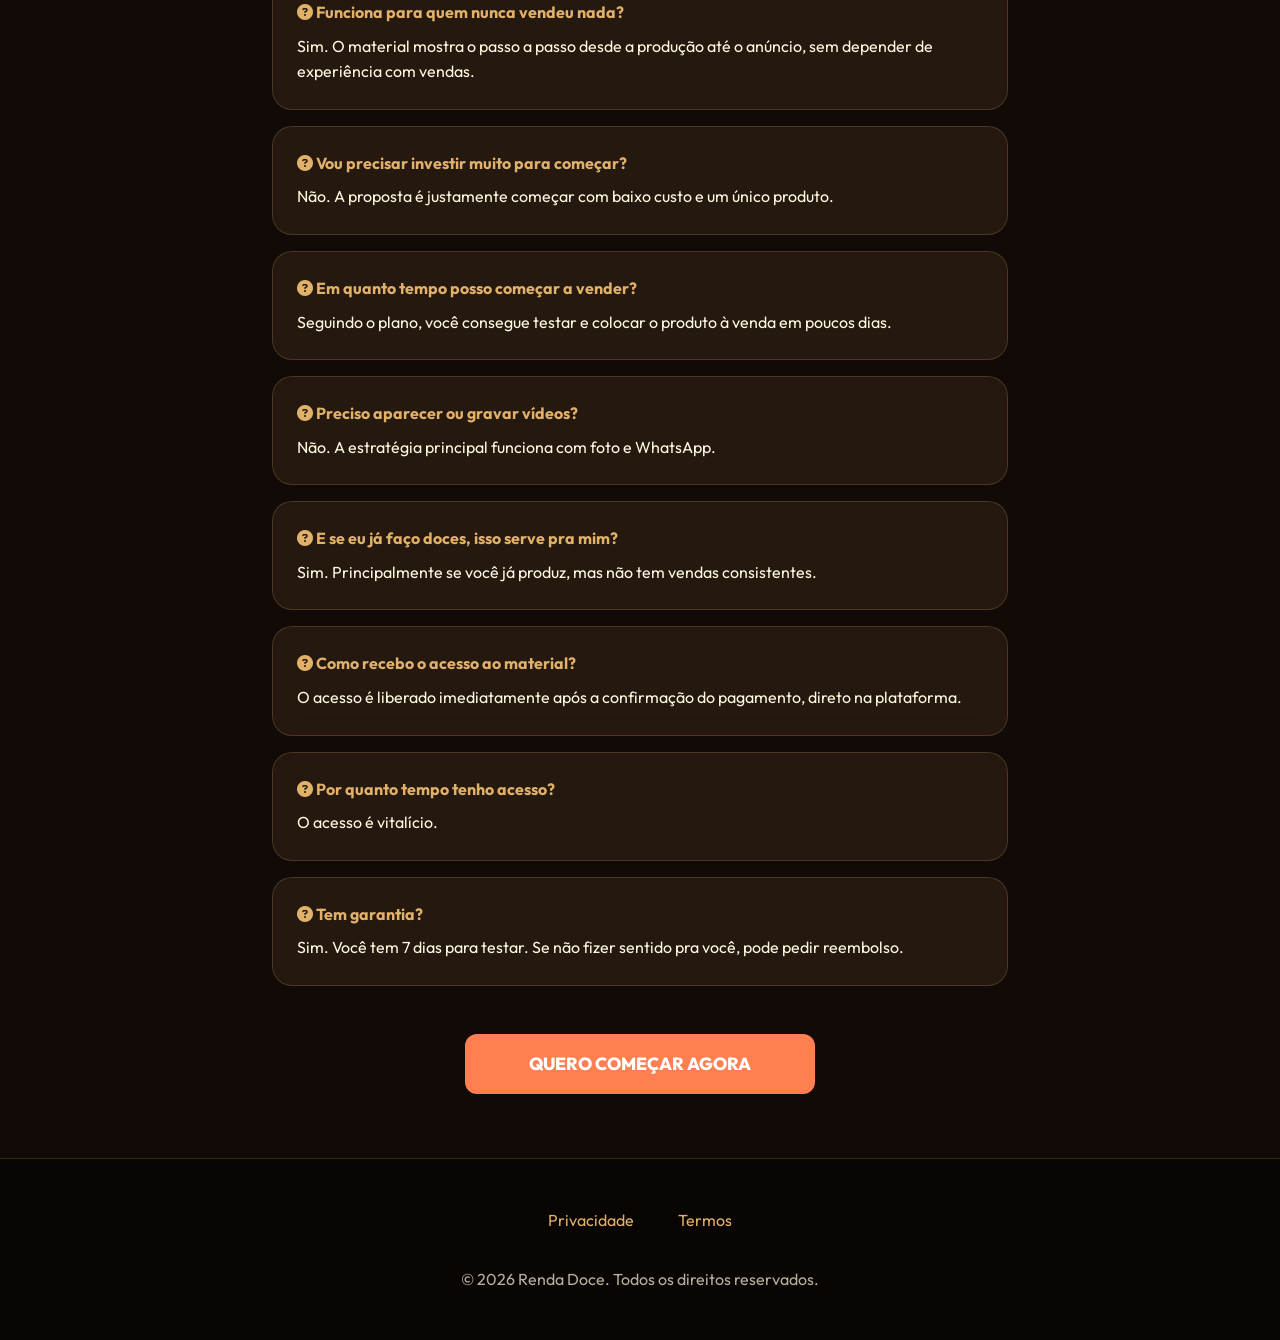
==== commit 9467ffa0: "comita" ====
--- a/v2.html
+++ b/v2.html
@@ -37,19 +37,25 @@
     <div class="v2-switcher">
         <span class="switcher-title">Escolha o Tema</span>
         <div class="theme-options">
-            <div class="theme-btn btn-gold" onclick="setTheme('gold')" title="Chocolate Gold"></div>
-            <div class="theme-btn btn-midnight" onclick="setTheme('midnight')" title="Midnight Blue"></div>
-            <div class="theme-btn btn-ruby" onclick="setTheme('ruby')" title="Ruby Red"></div>
+            <label class="theme-option">
+                <input type="radio" name="theme" value="gold" checked onclick="setTheme('gold')">
+                <span class="radio-custom btn-gold"></span>
+            </label>
+            <label class="theme-option">
+                <input type="radio" name="theme" value="midnight" onclick="setTheme('midnight')">
+                <span class="radio-custom btn-midnight"></span>
+            </label>
+            <label class="theme-option">
+                <input type="radio" name="theme" value="ruby" onclick="setTheme('ruby')">
+                <span class="radio-custom btn-ruby"></span>
+            </label>
         </div>
     </div>
 
 
     <!-- Hero Section V2 -->
     <section class="v2-hero">
-        <!-- Background elements for better visibility and contrast -->
-        <div class="v2-hero-bg">
-            <img src="./img/bolopudim.png" alt="Bolo Pudim">
-        </div>
+        <!-- Background Overlay -->
         <div class="v2-hero-overlay"></div>
 
         <div class="hero-top-bar" style="background: rgba(0,0,0,0.8);">
@@ -90,15 +96,21 @@
                 </div>
             </div>
 
-            <div class="v2-price-wrapper">
-                <div class="v2-price-card">
-                    <span class="v2-price-old">De R$ 197,00</span>
-                    <span class="v2-price-label">POR APENAS</span>
-                    <div class="v2-price-main">
-                        <small>R$</small>37<small>,00</small>
-                    </div>
-                    <a href="#" class="v2-btn checkout-btn" target="_blank" rel="noopener">Quero Aprender o Método</a>
-                    <p style="font-size: 0.7rem; margin-top: 0.5rem; opacity: 0.7;">Acesso imediato e vitalício</p>
+            <div class="v2-hero-visual">
+                <div class="v2-main-image-container">
+                    <img src="./img/bolopudim.png" alt="Bolo Pudim Lucrativo" class="v2-floating-cake">
+                </div>
+                
+                <div class="v2-price-wrapper">
+                    <div class="v2-price-card">
+                        <span class="v2-price-old">De R$ 197,00</span>
+                        <span class="v2-price-label">POR APENAS</span>
+                        <div class="v2-price-main">
+                            <small>R$</small>37<small>,00</small>
+                        </div>
+                        <a href="#" class="v2-btn checkout-btn" target="_blank" rel="noopener">Quero Aprender o Método</a>
+                        <p style="font-size: 0.7rem; margin-top: 0.5rem; opacity: 0.7;">Acesso imediato e vitalício</p>
+                    </div>
                 </div>
             </div>
         </div>
@@ -139,7 +151,6 @@
     <!-- Pra quem é / Bônus -->
     <section class="v2-section v2-section-deep">
         <div class="v2-container">
-            <!-- Using the responsive grid class instead of inline styles -->
             <div class="v2-grid-split">
                 <div>
                     <h2 class="v2-section-title" style="text-align: left;">Pra quem é este método?</h2>
@@ -275,6 +286,12 @@
                 document.body.classList.add('theme-' + theme);
             }
             localStorage.setItem('v2-theme', theme);
+            
+            // Update radio buttons
+            const radios = document.querySelectorAll('input[name="theme"]');
+            radios.forEach(radio => {
+                if (radio.value === theme) radio.checked = true;
+            });
         }
 
         // Restore theme on load
--- a/css/v2.css
+++ b/css/v2.css
@@ -93,85 +93,129 @@
 
 .theme-options {
   display: flex;
-  gap: 10px;
-}
-
-.theme-btn {
-  width: 25px;
-  height: 25px;
+  gap: 15px;
+}
+
+.theme-option {
+  position: relative;
+  cursor: pointer;
+}
+
+.theme-option input {
+  position: absolute;
+  opacity: 0;
+  cursor: pointer;
+}
+
+.radio-custom {
+  display: block;
+  width: 30px;
+  height: 30px;
   border-radius: 50%;
-  border: 2px solid #fff;
-  cursor: pointer;
-  transition: transform 0.2s;
-}
-
-.theme-btn:hover { transform: scale(1.2); }
+  border: 2px solid rgba(255,255,255,0.3);
+  transition: all 0.2s;
+}
+
+.theme-option input:checked ~ .radio-custom {
+  border-color: #fff;
+  transform: scale(1.2);
+  box-shadow: 0 0 10px rgba(255,255,255,0.5);
+}
+
 .btn-gold { background: #E1B16A; }
 .btn-midnight { background: #00D1FF; }
 .btn-ruby { background: #FF4D4D; }
 
-/* Hero Section V2 - Optimized Background */
+/* Hero Section V2 - Optimized for Image Prominence */
 .v2-hero {
   position: relative;
   min-height: 100vh;
-  padding-top: 80px;
+  padding-top: 60px;
   display: flex;
   align-items: center;
   background-color: var(--v2-bg);
   overflow: hidden;
 }
 
-.v2-hero-bg {
-  position: absolute;
-  top: 0;
-  left: 0;
-  width: 100%;
-  height: 100%;
-  z-index: -1;
-}
-
-.v2-hero-bg img {
-  width: 100%;
-  height: 100%;
-  object-fit: cover;
-  object-position: center;
-}
-
-/* Gradient overlay that fades to show the image more clearly on the right */
 .v2-hero-overlay {
   position: absolute;
   top: 0;
   left: 0;
   width: 100%;
   height: 100%;
-  background: linear-gradient(90deg, 
-    var(--v2-bg) 0%, 
-    var(--v2-bg) 40%, 
-    rgba(18, 10, 6, 0.4) 100%);
+  background: radial-gradient(circle at 20% 50%, rgba(18, 10, 6, 0.4) 0%, var(--v2-bg) 100%);
   z-index: 0;
+}
+
+.v2-hero-visual {
+  display: flex;
+  flex-direction: column;
+  align-items: center;
+  gap: 2rem;
+  animation: fadeInRight 1s ease-out;
+}
+
+.v2-main-image-container {
+  position: relative;
+  width: 100%;
+  max-width: 400px;
+  z-index: 5;
+}
+
+.v2-floating-cake {
+  width: 100%;
+  height: auto;
+  filter: drop-shadow(0 20px 40px rgba(0,0,0,0.6));
+  animation: float 4s ease-in-out infinite;
+}
+
+.v2-main-image-container::after {
+  content: '';
+  position: absolute;
+  bottom: -20px;
+  left: 50%;
+  transform: translateX(-50%);
+  width: 60%;
+  height: 20px;
+  background: rgba(0,0,0,0.4);
+  filter: blur(10px);
+  border-radius: 50%;
+  z-index: -1;
+}
+
+@media (max-width: 991px) {
+  .v2-hero {
+    min-height: 100vh;
+    padding-top: 80px;
+  }
+  .v2-hero-content {
+    grid-template-columns: 1fr;
+    text-align: center;
+    gap: 1.5rem;
+  }
+  .v2-hero-visual {
+    order: -1; /* Move image to top on mobile */
+    gap: 1rem;
+  }
+  .v2-main-image-container {
+    max-width: 250px;
+  }
 }
 
 .theme-midnight .v2-hero-overlay {
   background: linear-gradient(90deg, 
     #0A0E14 0%, 
-    #0A0E14 40%, 
-    rgba(10, 14, 20, 0.4) 100%);
+    #0A0E14 25%, 
+    rgba(10, 14, 20, 0.4) 60%, 
+    transparent 100%);
 }
 
 .theme-ruby .v2-hero-overlay {
   background: linear-gradient(90deg, 
     #1A0505 0%, 
-    #1A0505 40%, 
-    rgba(26, 5, 5, 0.4) 100%);
-}
-
-@media (max-width: 991px) {
-  .v2-hero-overlay {
-    background: linear-gradient(180deg, 
-      rgba(18, 10, 6, 0.7) 0%, 
-      var(--v2-bg) 70%, 
-      var(--v2-bg) 100%);
-  }
+    #1A0505 25%, 
+    rgba(26, 5, 5, 0.4) 60%, 
+    transparent 100%);
 }
 
 .v2-hero-content {
@@ -191,19 +235,30 @@
   .v2-hero-content {
     grid-template-columns: 1fr;
     text-align: center;
-    gap: 1.5rem;
-    padding-top: 2rem;
+    gap: 1rem;
+    padding-top: 1rem;
     padding-bottom: 2rem;
+  }
+  .v2-title {
+    font-size: clamp(1.8rem, 4vw, 3rem);
+    margin-bottom: 0.5rem;
+  }
+  .v2-description {
+    font-size: 1rem;
+    margin-bottom: 1rem;
+  }
+  .v2-features {
+    display: none; /* Hide features on mobile to save space */
   }
 }
 
 .v2-title {
   font-family: 'Montserrat', sans-serif;
   font-weight: 900;
-  font-size: clamp(2rem, 5vw, 4.5rem);
+  font-size: clamp(2.5rem, 5vw, 4.5rem);
   line-height: 1.1;
   text-transform: uppercase;
-  margin-bottom: 1rem;
+  margin-bottom: 1.5rem;
 }
 
 .v2-title span { display: block; }
@@ -223,10 +278,10 @@
 }
 
 .v2-description {
-  font-size: 1.1rem;
+  font-size: 1.2rem;
   color: var(--v2-text-dim);
   max-width: 500px;
-  margin-bottom: 1.5rem;
+  margin-bottom: 2.5rem;
 }
 
 @media (max-width: 991px) {
@@ -257,7 +312,6 @@
     max-width: 300px;
     margin: 0 auto;
   }
-  .v2-price-main { font-size: 3.5rem !important; }
 }
 
 .v2-price-card::before {
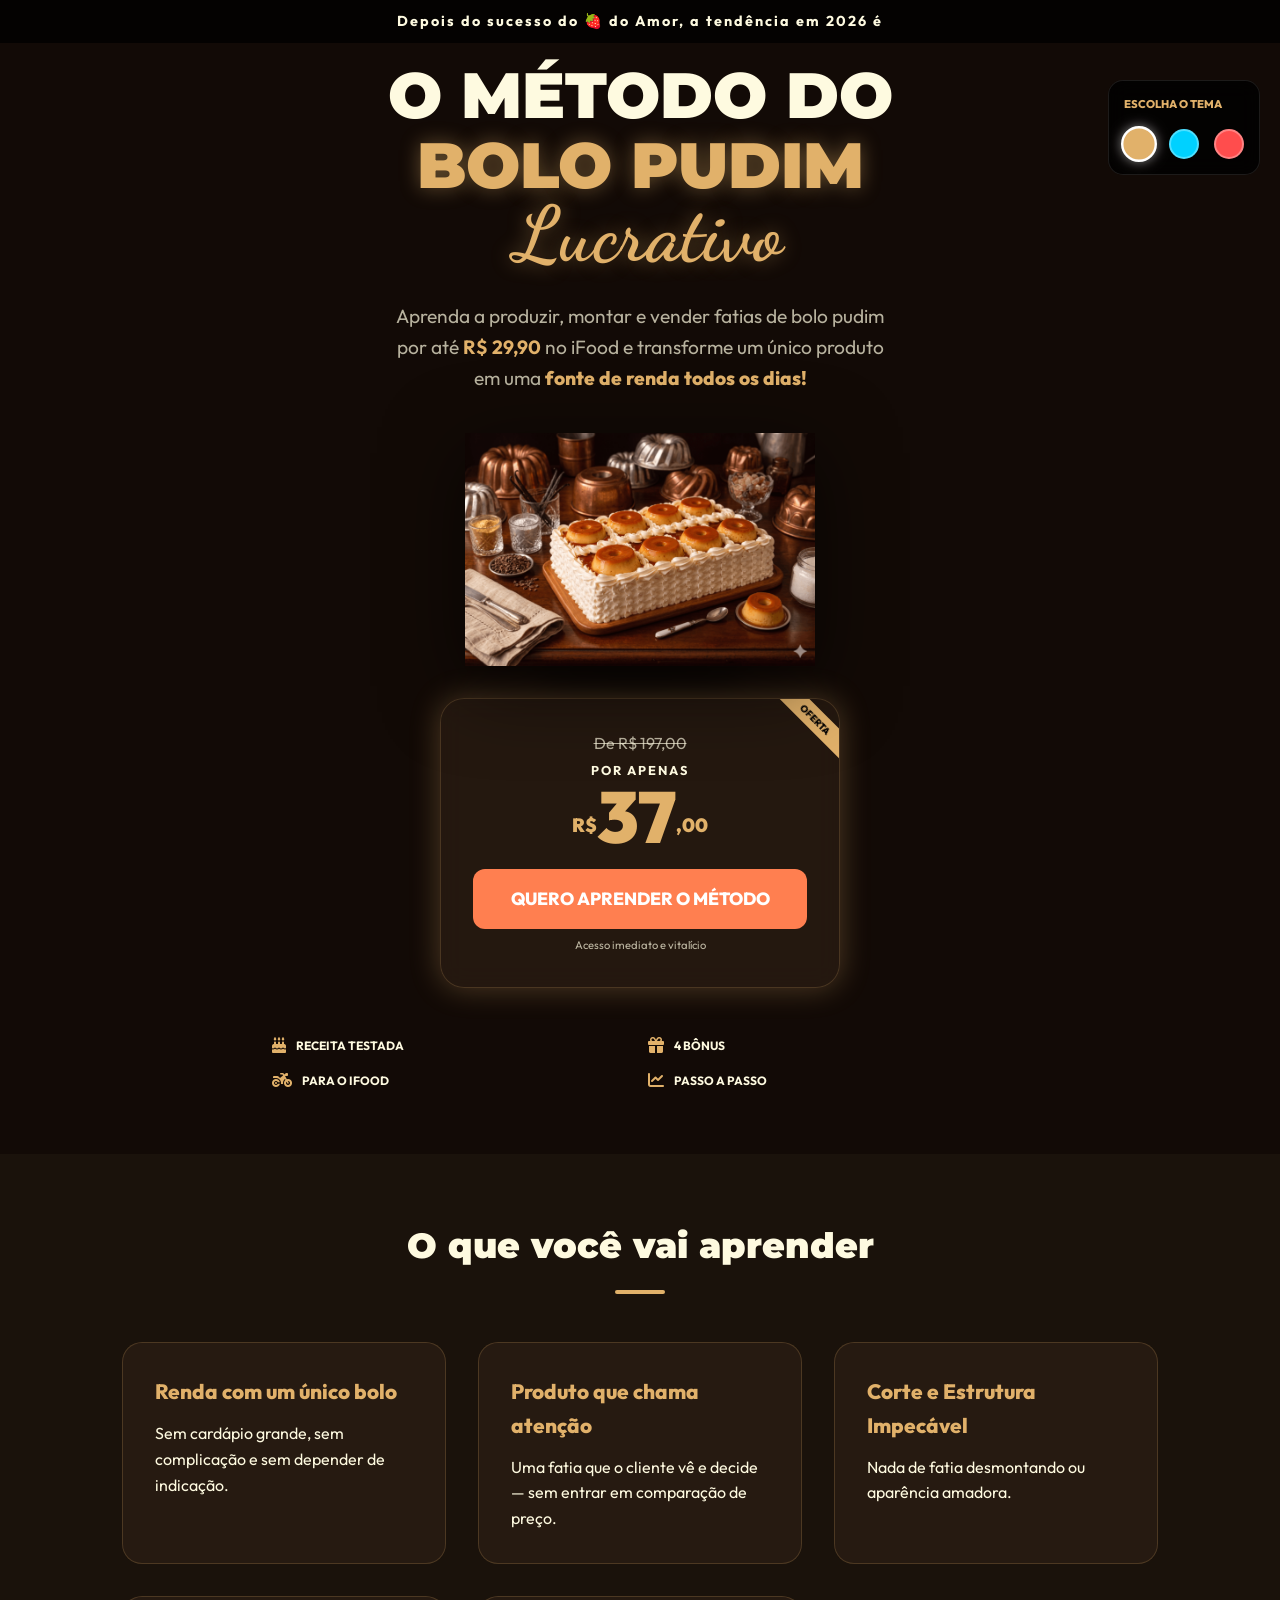
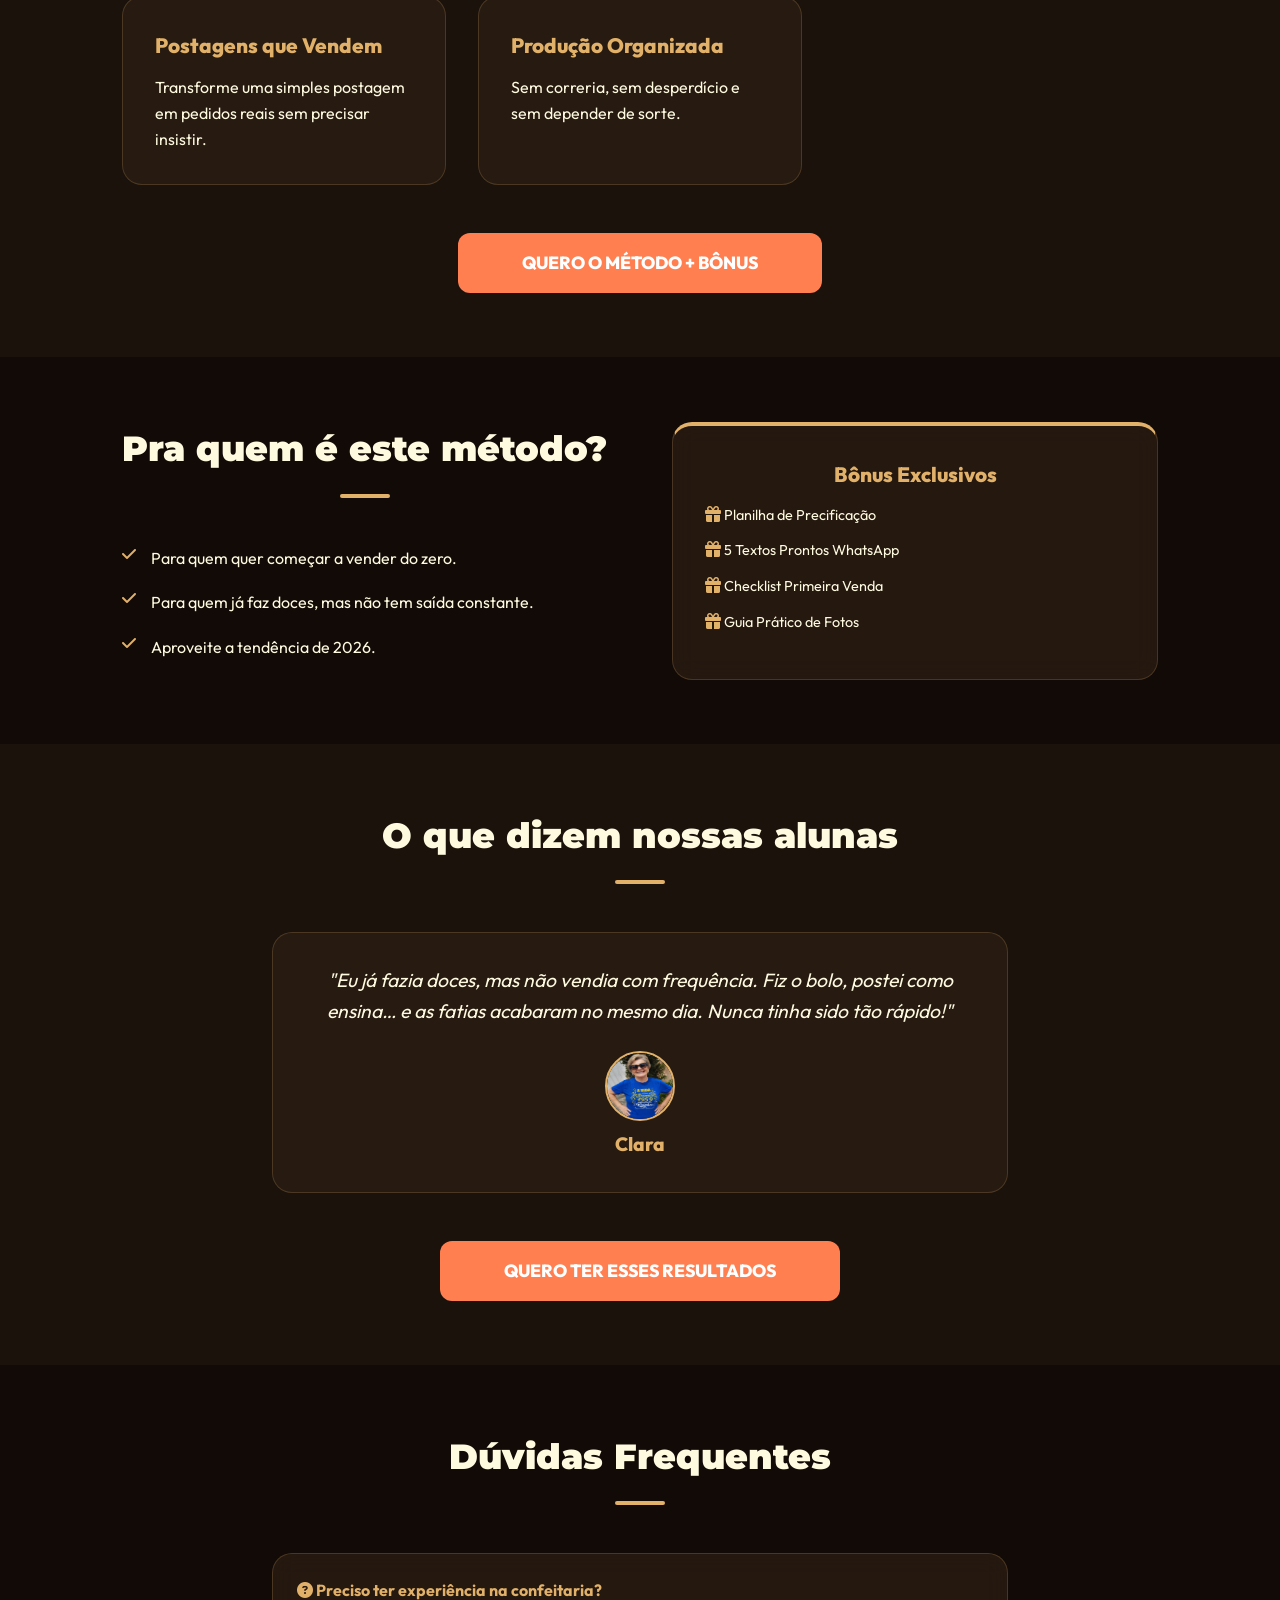
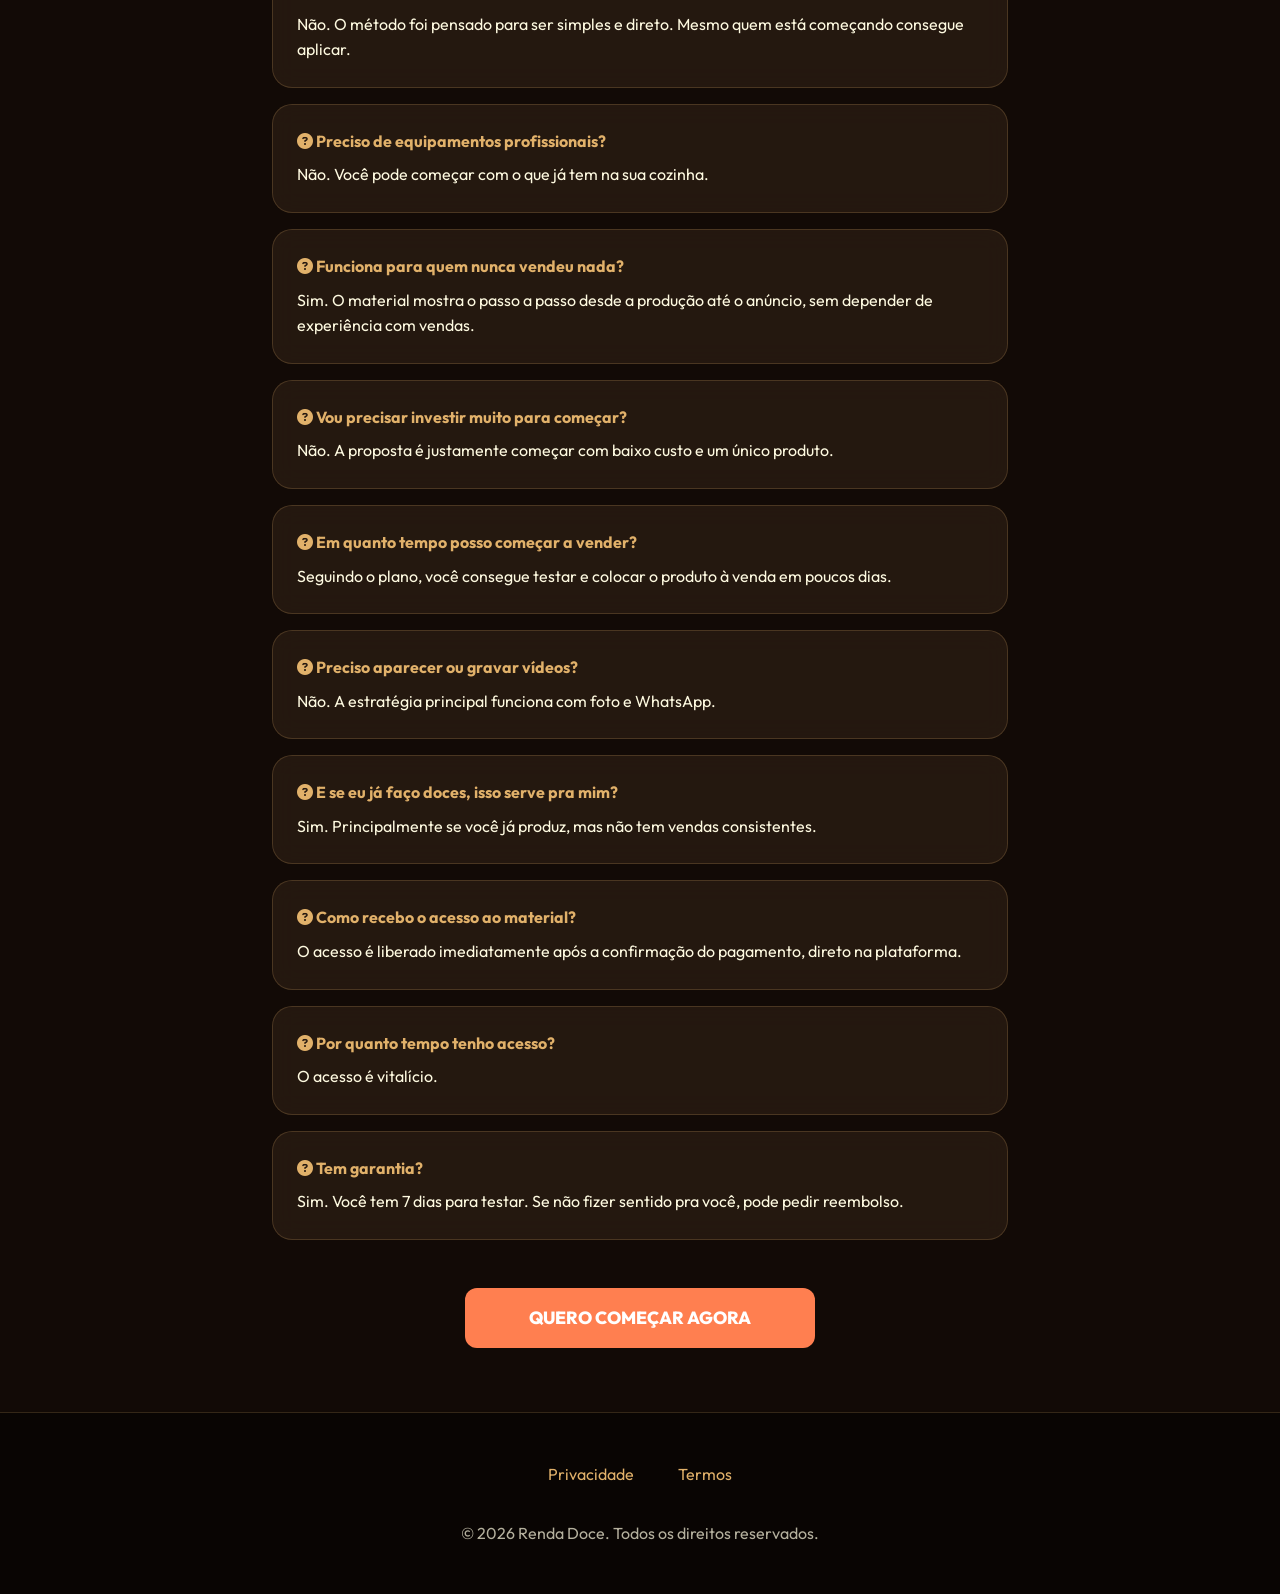
==== commit 45769e00: "Ajustes v2.html" ====
--- a/v2.html
+++ b/v2.html
@@ -26,12 +26,12 @@
     <link rel="stylesheet" href="css/reset.css">
     <link rel="stylesheet" href="css/layout.css">
     <link rel="stylesheet" href="css/components.css">
-    
+
     <!-- Novo Tema V2 (Super Atraente) -->
     <link rel="stylesheet" href="css/v2.css">
 </head>
 
-<body class="v2-body"> 
+<body class="v2-body">
 
     <!-- Theme Switcher -->
     <div class="v2-switcher">
@@ -55,14 +55,13 @@
 
     <!-- Hero Section V2 -->
     <section class="v2-hero">
-        <!-- Background Overlay -->
         <div class="v2-hero-overlay"></div>
 
         <div class="hero-top-bar" style="background: rgba(0,0,0,0.8);">
             <span>Depois do sucesso do 🍓 do Amor, a tendência em 2026 é</span>
         </div>
 
-        <div class="v2-hero-content">
+        <div class="v2-hero-content centered">
             <div class="v2-hero-text">
                 <h1 class="v2-title">
                     <span>O MÉTODO DO</span>
@@ -72,35 +71,15 @@
 
                 <p class="v2-description">
                     Aprenda a produzir, montar e vender fatias de bolo pudim por até <b class="v2-text-gold">R$
-                        29,90</b> no iFood e transforme um único produto em uma <span class="v2-text-gold" style="font-weight: 800;">fonte
+                        29,90</b> no iFood e transforme um único produto em uma <span class="v2-text-gold"
+                        style="font-weight: 800;">fonte
                         de renda todos os dias!</span>
                 </p>
 
-                <div class="v2-features">
-                    <div class="v2-feature-item">
-                        <i class="fa-solid fa-cake-candles v2-feature-icon"></i>
-                        <span>RECEITA TESTADA</span>
-                    </div>
-                    <div class="v2-feature-item">
-                        <i class="fa-solid fa-gift v2-feature-icon"></i>
-                        <span>4 BÔNUS</span>
-                    </div>
-                    <div class="v2-feature-item">
-                        <i class="fa-solid fa-motorcycle v2-feature-icon"></i>
-                        <span>PARA O IFOOD</span>
-                    </div>
-                    <div class="v2-feature-item">
-                        <i class="fa-solid fa-chart-line v2-feature-icon"></i>
-                        <span>PASSO A PASSO</span>
-                    </div>
-                </div>
-            </div>
-
-            <div class="v2-hero-visual">
                 <div class="v2-main-image-container">
                     <img src="./img/bolopudim.png" alt="Bolo Pudim Lucrativo" class="v2-floating-cake">
                 </div>
-                
+
                 <div class="v2-price-wrapper">
                     <div class="v2-price-card">
                         <span class="v2-price-old">De R$ 197,00</span>
@@ -108,8 +87,28 @@
                         <div class="v2-price-main">
                             <small>R$</small>37<small>,00</small>
                         </div>
-                        <a href="#" class="v2-btn checkout-btn" target="_blank" rel="noopener">Quero Aprender o Método</a>
+                        <a href="#" class="v2-btn checkout-btn" target="_blank" rel="noopener">Quero Aprender o
+                            Método</a>
                         <p style="font-size: 0.7rem; margin-top: 0.5rem; opacity: 0.7;">Acesso imediato e vitalício</p>
+                    </div>
+                </div>
+
+                <div class="v2-features">
+                    <div class="v2-feature-item">
+                        <i class="fa-solid fa-cake-candles v2-feature-icon"></i>
+                        <span>RECEITA TESTADA</span>
+                    </div>
+                    <div class="v2-feature-item">
+                        <i class="fa-solid fa-gift v2-feature-icon"></i>
+                        <span>4 BÔNUS</span>
+                    </div>
+                    <div class="v2-feature-item">
+                        <i class="fa-solid fa-motorcycle v2-feature-icon"></i>
+                        <span>PARA O IFOOD</span>
+                    </div>
+                    <div class="v2-feature-item">
+                        <i class="fa-solid fa-chart-line v2-feature-icon"></i>
+                        <span>PASSO A PASSO</span>
                     </div>
                 </div>
             </div>
@@ -143,7 +142,8 @@
                 </div>
             </div>
             <div style="text-align: center; margin-top: 3rem;">
-                <a href="#" class="v2-btn checkout-btn" style="display: inline-block; width: auto; padding-inline: 4rem;">Quero o Método + Bônus</a>
+                <a href="#" class="v2-btn checkout-btn"
+                    style="display: inline-block; width: auto; padding-inline: 4rem;">Quero o Método + Bônus</a>
             </div>
         </div>
     </section>
@@ -172,10 +172,14 @@
                 <div class="v2-card v2-bonus-card">
                     <h3 class="v2-card-title" style="text-align: center;">Bônus Exclusivos</h3>
                     <ul class="v2-bonus-list">
-                        <li class="v2-bonus-item"><i class="fa-solid fa-gift v2-feature-icon"></i> Planilha de Precificação</li>
-                        <li class="v2-bonus-item"><i class="fa-solid fa-gift v2-feature-icon"></i> 5 Textos Prontos WhatsApp</li>
-                        <li class="v2-bonus-item"><i class="fa-solid fa-gift v2-feature-icon"></i> Checklist Primeira Venda</li>
-                        <li class="v2-bonus-item"><i class="fa-solid fa-gift v2-feature-icon"></i> Guia Prático de Fotos</li>
+                        <li class="v2-bonus-item"><i class="fa-solid fa-gift v2-feature-icon"></i> Planilha de
+                            Precificação</li>
+                        <li class="v2-bonus-item"><i class="fa-solid fa-gift v2-feature-icon"></i> 5 Textos Prontos
+                            WhatsApp</li>
+                        <li class="v2-bonus-item"><i class="fa-solid fa-gift v2-feature-icon"></i> Checklist Primeira
+                            Venda</li>
+                        <li class="v2-bonus-item"><i class="fa-solid fa-gift v2-feature-icon"></i> Guia Prático de Fotos
+                        </li>
                     </ul>
                 </div>
             </div>
@@ -187,14 +191,16 @@
         <div class="v2-container" style="max-width: 800px; text-align: center;">
             <h2 class="v2-section-title">O que dizem nossas alunas</h2>
             <div class="v2-card v2-testimonial-card">
-                <p>"Eu já fazia doces, mas não vendia com frequência. Fiz o bolo, postei como ensina… e as fatias acabaram no mesmo dia. Nunca tinha sido tão rápido!"</p>
+                <p>"Eu já fazia doces, mas não vendia com frequência. Fiz o bolo, postei como ensina… e as fatias
+                    acabaram no mesmo dia. Nunca tinha sido tão rápido!"</p>
                 <div class="v2-avatar-wrapper">
                     <img src="./img/clara.png" class="v2-avatar" alt="Clara">
                     <p class="v2-author-name">Clara</p>
                 </div>
             </div>
             <div style="text-align: center; margin-top: 3rem;">
-                <a href="#" class="v2-btn checkout-btn" style="display: inline-block; width: auto; padding-inline: 4rem;">Quero Ter Esses Resultados</a>
+                <a href="#" class="v2-btn checkout-btn"
+                    style="display: inline-block; width: auto; padding-inline: 4rem;">Quero Ter Esses Resultados</a>
             </div>
         </div>
     </section>
@@ -205,48 +211,61 @@
             <h2 class="v2-section-title">Dúvidas Frequentes</h2>
             <div style="display: flex; flex-direction: column; gap: 1rem;">
                 <div class="v2-card" style="padding: 1.5rem;">
-                    <h4 style="color: var(--v2-primary); margin-bottom: 0.5rem;"><i class="fa-solid fa-question-circle"></i> Preciso ter experiência na confeitaria?</h4>
-                    <p>Não. O método foi pensado para ser simples e direto. Mesmo quem está começando consegue aplicar.</p>
-                </div>
-                <div class="v2-card" style="padding: 1.5rem;">
-                    <h4 style="color: var(--v2-primary); margin-bottom: 0.5rem;"><i class="fa-solid fa-question-circle"></i> Preciso de equipamentos profissionais?</h4>
+                    <h4 style="color: var(--v2-primary); margin-bottom: 0.5rem;"><i
+                            class="fa-solid fa-question-circle"></i> Preciso ter experiência na confeitaria?</h4>
+                    <p>Não. O método foi pensado para ser simples e direto. Mesmo quem está começando consegue aplicar.
+                    </p>
+                </div>
+                <div class="v2-card" style="padding: 1.5rem;">
+                    <h4 style="color: var(--v2-primary); margin-bottom: 0.5rem;"><i
+                            class="fa-solid fa-question-circle"></i> Preciso de equipamentos profissionais?</h4>
                     <p>Não. Você pode começar com o que já tem na sua cozinha.</p>
                 </div>
                 <div class="v2-card" style="padding: 1.5rem;">
-                    <h4 style="color: var(--v2-primary); margin-bottom: 0.5rem;"><i class="fa-solid fa-question-circle"></i> Funciona para quem nunca vendeu nada?</h4>
-                    <p>Sim. O material mostra o passo a passo desde a produção até o anúncio, sem depender de experiência com vendas.</p>
-                </div>
-                <div class="v2-card" style="padding: 1.5rem;">
-                    <h4 style="color: var(--v2-primary); margin-bottom: 0.5rem;"><i class="fa-solid fa-question-circle"></i> Vou precisar investir muito para começar?</h4>
+                    <h4 style="color: var(--v2-primary); margin-bottom: 0.5rem;"><i
+                            class="fa-solid fa-question-circle"></i> Funciona para quem nunca vendeu nada?</h4>
+                    <p>Sim. O material mostra o passo a passo desde a produção até o anúncio, sem depender de
+                        experiência com vendas.</p>
+                </div>
+                <div class="v2-card" style="padding: 1.5rem;">
+                    <h4 style="color: var(--v2-primary); margin-bottom: 0.5rem;"><i
+                            class="fa-solid fa-question-circle"></i> Vou precisar investir muito para começar?</h4>
                     <p>Não. A proposta é justamente começar com baixo custo e um único produto.</p>
                 </div>
                 <div class="v2-card" style="padding: 1.5rem;">
-                    <h4 style="color: var(--v2-primary); margin-bottom: 0.5rem;"><i class="fa-solid fa-question-circle"></i> Em quanto tempo posso começar a vender?</h4>
+                    <h4 style="color: var(--v2-primary); margin-bottom: 0.5rem;"><i
+                            class="fa-solid fa-question-circle"></i> Em quanto tempo posso começar a vender?</h4>
                     <p>Seguindo o plano, você consegue testar e colocar o produto à venda em poucos dias.</p>
                 </div>
                 <div class="v2-card" style="padding: 1.5rem;">
-                    <h4 style="color: var(--v2-primary); margin-bottom: 0.5rem;"><i class="fa-solid fa-question-circle"></i> Preciso aparecer ou gravar vídeos?</h4>
+                    <h4 style="color: var(--v2-primary); margin-bottom: 0.5rem;"><i
+                            class="fa-solid fa-question-circle"></i> Preciso aparecer ou gravar vídeos?</h4>
                     <p>Não. A estratégia principal funciona com foto e WhatsApp.</p>
                 </div>
                 <div class="v2-card" style="padding: 1.5rem;">
-                    <h4 style="color: var(--v2-primary); margin-bottom: 0.5rem;"><i class="fa-solid fa-question-circle"></i> E se eu já faço doces, isso serve pra mim?</h4>
+                    <h4 style="color: var(--v2-primary); margin-bottom: 0.5rem;"><i
+                            class="fa-solid fa-question-circle"></i> E se eu já faço doces, isso serve pra mim?</h4>
                     <p>Sim. Principalmente se você já produz, mas não tem vendas consistentes.</p>
                 </div>
                 <div class="v2-card" style="padding: 1.5rem;">
-                    <h4 style="color: var(--v2-primary); margin-bottom: 0.5rem;"><i class="fa-solid fa-question-circle"></i> Como recebo o acesso ao material?</h4>
+                    <h4 style="color: var(--v2-primary); margin-bottom: 0.5rem;"><i
+                            class="fa-solid fa-question-circle"></i> Como recebo o acesso ao material?</h4>
                     <p>O acesso é liberado imediatamente após a confirmação do pagamento, direto na plataforma.</p>
                 </div>
                 <div class="v2-card" style="padding: 1.5rem;">
-                    <h4 style="color: var(--v2-primary); margin-bottom: 0.5rem;"><i class="fa-solid fa-question-circle"></i> Por quanto tempo tenho acesso?</h4>
+                    <h4 style="color: var(--v2-primary); margin-bottom: 0.5rem;"><i
+                            class="fa-solid fa-question-circle"></i> Por quanto tempo tenho acesso?</h4>
                     <p>O acesso é vitalício.</p>
                 </div>
                 <div class="v2-card" style="padding: 1.5rem;">
-                    <h4 style="color: var(--v2-primary); margin-bottom: 0.5rem;"><i class="fa-solid fa-question-circle"></i> Tem garantia?</h4>
+                    <h4 style="color: var(--v2-primary); margin-bottom: 0.5rem;"><i
+                            class="fa-solid fa-question-circle"></i> Tem garantia?</h4>
                     <p>Sim. Você tem 7 dias para testar. Se não fizer sentido pra você, pode pedir reembolso.</p>
                 </div>
             </div>
             <div style="text-align: center; margin-top: 3rem;">
-                <a href="#" class="v2-btn checkout-btn" style="display: inline-block; width: auto; padding-inline: 4rem;">Quero Começar Agora</a>
+                <a href="#" class="v2-btn checkout-btn"
+                    style="display: inline-block; width: auto; padding-inline: 4rem;">Quero Começar Agora</a>
             </div>
         </div>
     </section>
@@ -254,8 +273,10 @@
     <footer class="v2-footer">
         <div class="v2-container">
             <div style="display: flex; justify-content: center; gap: 2rem; margin-bottom: 2rem;">
-                <button id="open-privacy" style="background: none; border: none; color: var(--v2-primary); cursor: pointer;">Privacidade</button>
-                <button id="open-terms" style="background: none; border: none; color: var(--v2-primary); cursor: pointer;">Termos</button>
+                <button id="open-privacy"
+                    style="background: none; border: none; color: var(--v2-primary); cursor: pointer;">Privacidade</button>
+                <button id="open-terms"
+                    style="background: none; border: none; color: var(--v2-primary); cursor: pointer;">Termos</button>
             </div>
             <p>&copy; 2026 Renda Doce. Todos os direitos reservados.</p>
         </div>
@@ -264,7 +285,8 @@
     <!-- Modals -->
     <div id="modal-privacy" class="modal-overlay">
         <div class="modal-content">
-            <h3 style="margin-bottom: 1rem; font-size: 1.5rem; color: var(--color-primary-dark);">Política de Privacidade</h3>
+            <h3 style="margin-bottom: 1rem; font-size: 1.5rem; color: var(--color-primary-dark);">Política de
+                Privacidade</h3>
             <p style="margin-bottom: 1rem; font-size: 0.9rem;">A sua privacidade é importante para nós...</p>
             <button class="modal-close">Fechar</button>
         </div>
@@ -273,7 +295,8 @@
     <div id="modal-terms" class="modal-overlay">
         <div class="modal-content">
             <h3 style="margin-bottom: 1rem; font-size: 1.5rem; color: var(--color-primary-dark);">Termos de Uso</h3>
-            <p style="margin-bottom: 1rem; font-size: 0.9rem;">Ao acessar nosso site, você concorda em cumprir estes termos...</p>
+            <p style="margin-bottom: 1rem; font-size: 0.9rem;">Ao acessar nosso site, você concorda em cumprir estes
+                termos...</p>
             <button class="modal-close">Fechar</button>
         </div>
     </div>
@@ -286,7 +309,7 @@
                 document.body.classList.add('theme-' + theme);
             }
             localStorage.setItem('v2-theme', theme);
-            
+
             // Update radio buttons
             const radios = document.querySelectorAll('input[name="theme"]');
             radios.forEach(radio => {
@@ -304,4 +327,5 @@
     <script src="js/events.js"></script>
     <script src="js/modal.js"></script>
 </body>
+
 </html>
--- a/css/v2.css
+++ b/css/v2.css
@@ -231,6 +231,32 @@
   align-items: center;
 }
 
+.v2-hero-content.centered {
+  grid-template-columns: 1fr;
+  text-align: center;
+  max-width: 800px;
+}
+
+.v2-hero-content.centered .v2-description {
+  margin-inline: auto;
+}
+
+.v2-hero-content.centered .v2-main-image-container {
+  margin: 2rem auto;
+  max-width: 350px;
+}
+
+.v2-hero-content.centered .v2-price-wrapper {
+  margin: 0 auto;
+  width: 100%;
+  max-width: 400px;
+}
+
+.v2-hero-content.centered .v2-features {
+  justify-content: center;
+  margin-top: 3rem;
+}
+
 @media (max-width: 991px) {
   .v2-hero-content {
     grid-template-columns: 1fr;
@@ -239,6 +265,9 @@
     padding-top: 1rem;
     padding-bottom: 2rem;
   }
+  .v2-hero-content.centered .v2-main-image-container {
+    max-width: 250px;
+  }
   .v2-title {
     font-size: clamp(1.8rem, 4vw, 3rem);
     margin-bottom: 0.5rem;
@@ -248,7 +277,7 @@
     margin-bottom: 1rem;
   }
   .v2-features {
-    display: none; /* Hide features on mobile to save space */
+    display: none; /* Escondido no mobile para salvar espaço na 1ª dobra */
   }
 }
 
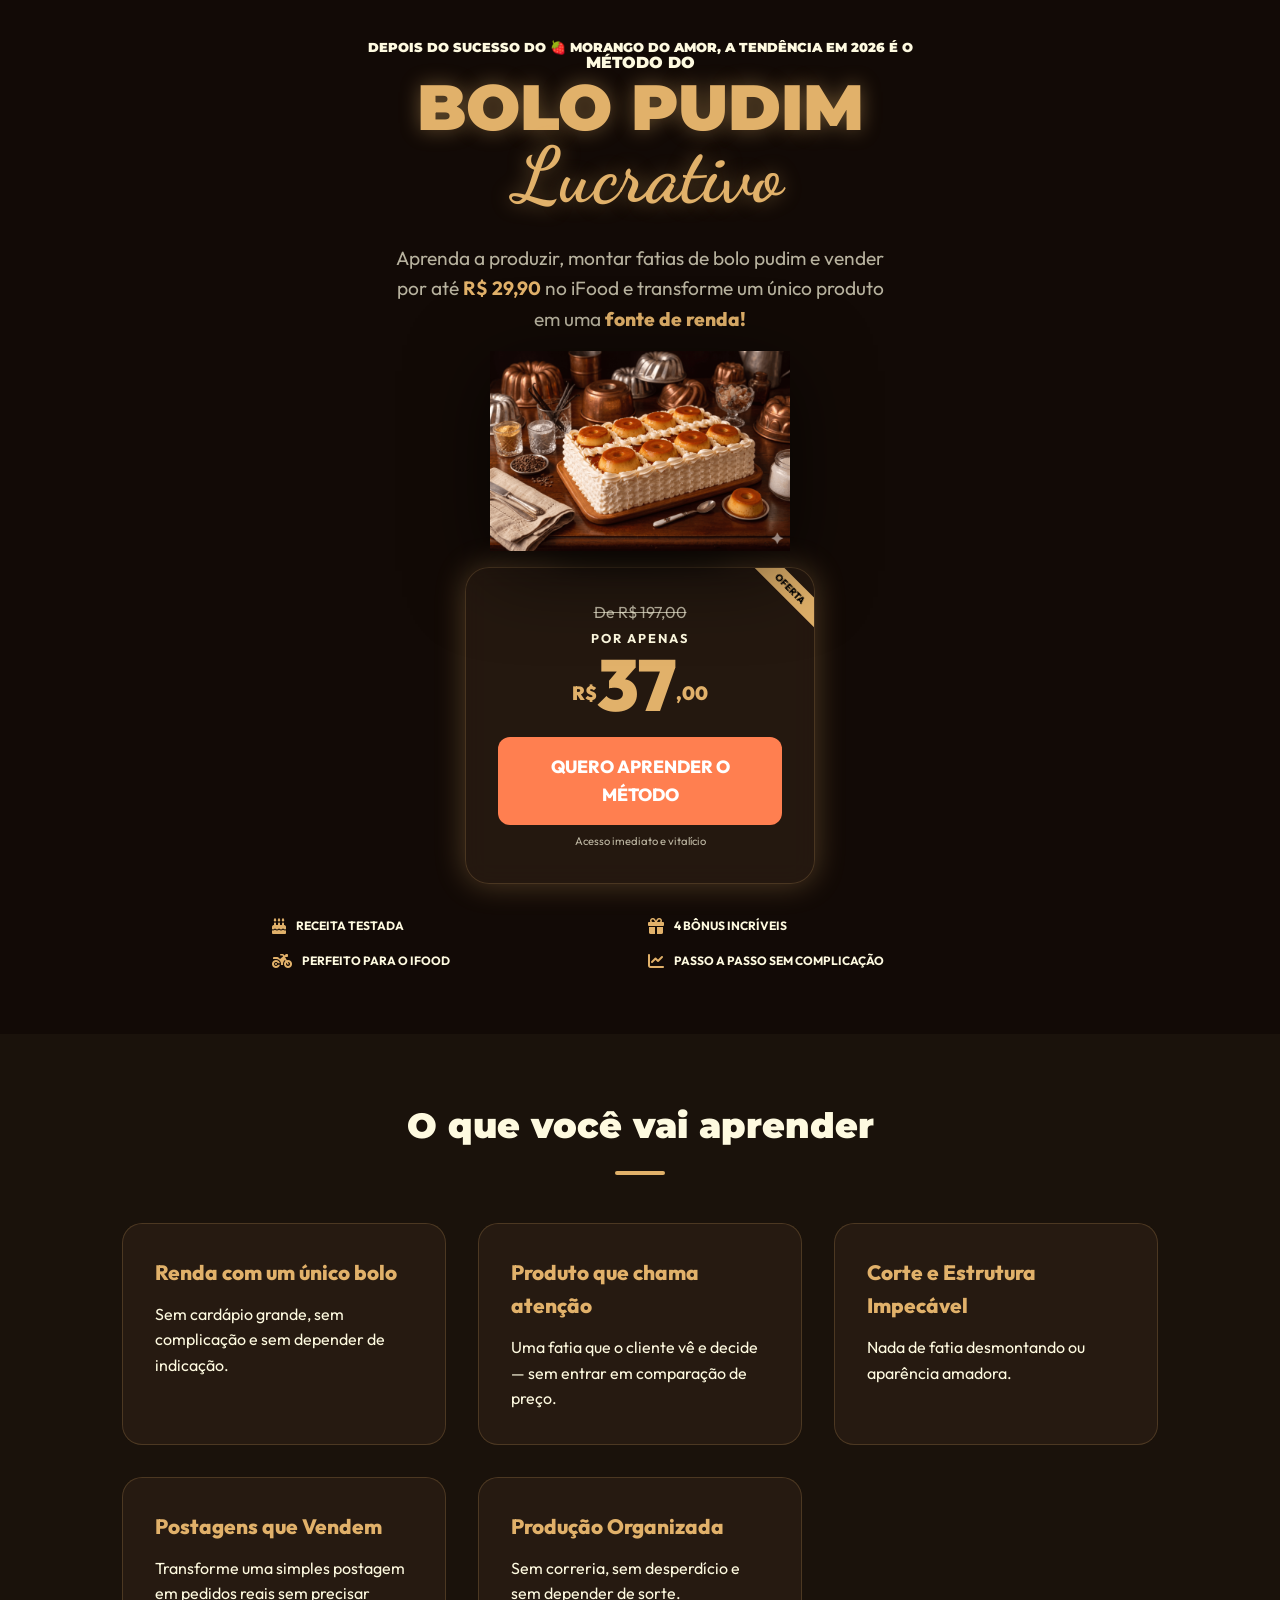
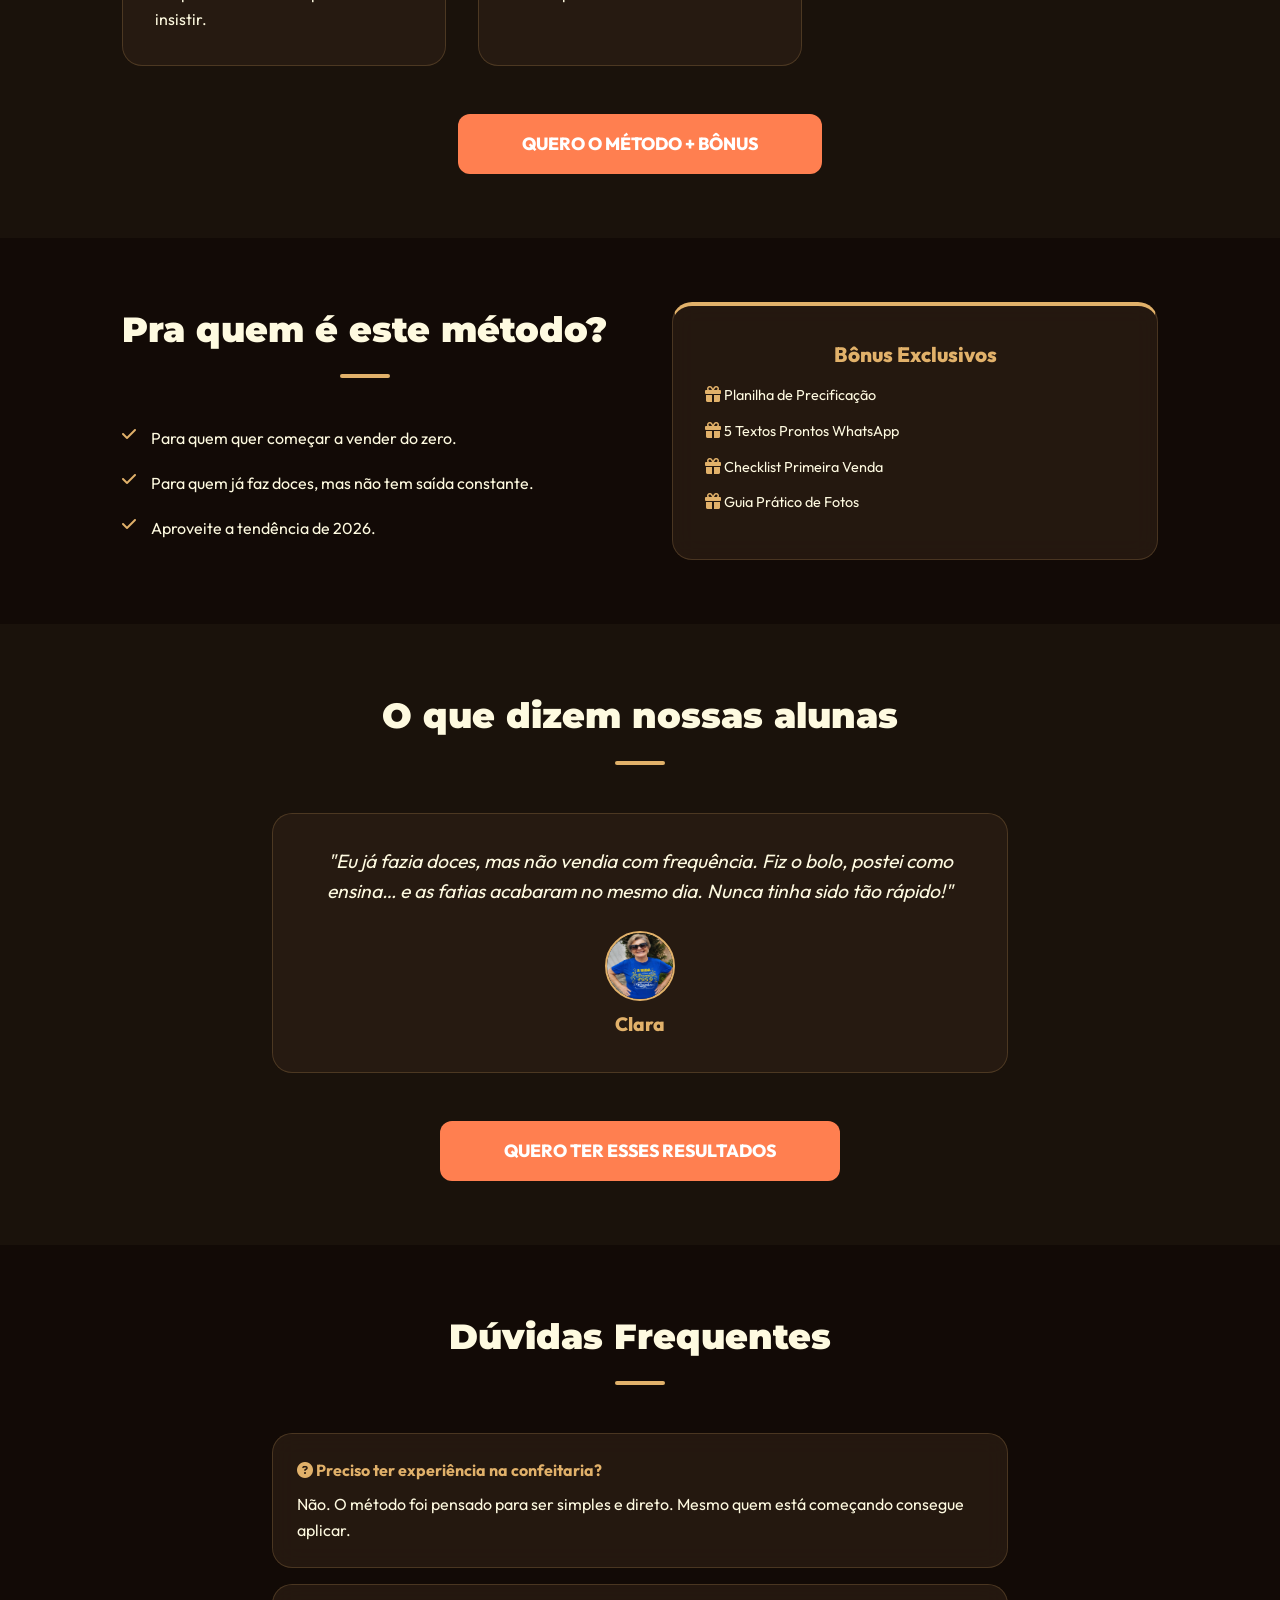
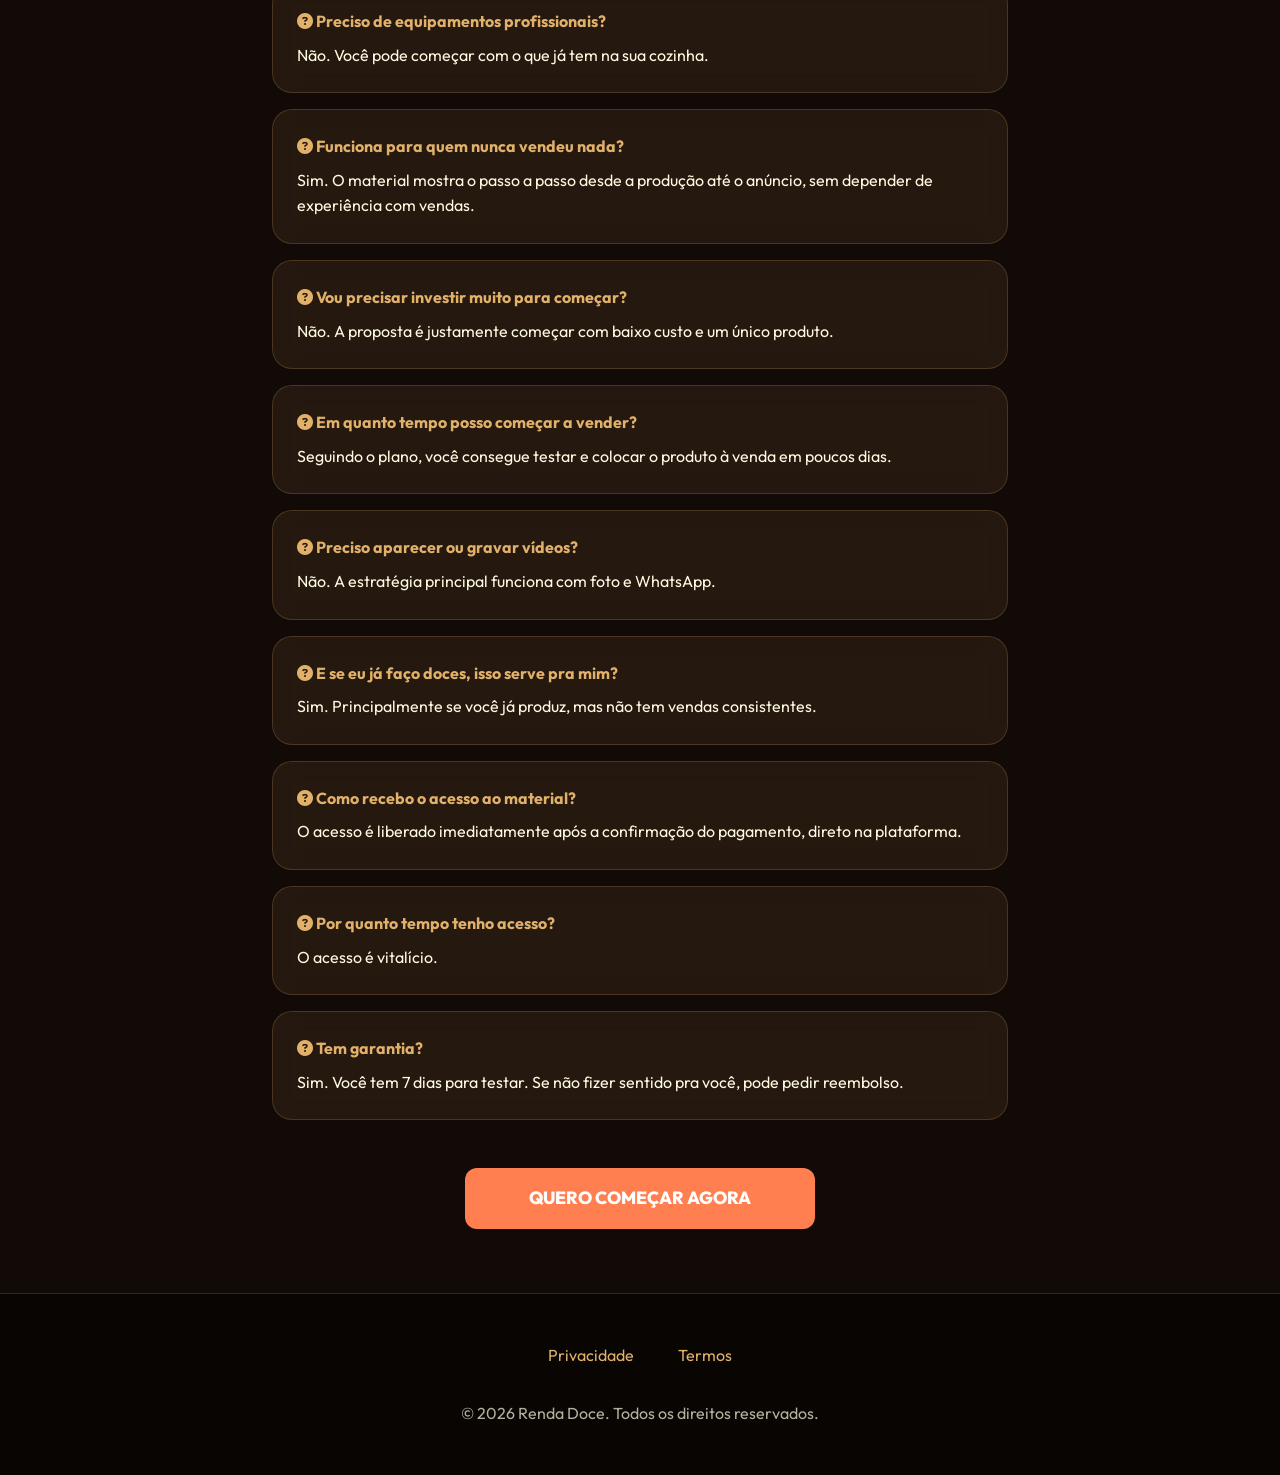
==== commit ba881dde: "Ajustes novos v2" ====
--- a/v2.html
+++ b/v2.html
@@ -34,7 +34,7 @@
 <body class="v2-body">
 
     <!-- Theme Switcher -->
-    <div class="v2-switcher">
+    <!-- <div class="v2-switcher">
         <span class="switcher-title">Escolha o Tema</span>
         <div class="theme-options">
             <label class="theme-option">
@@ -50,30 +50,28 @@
                 <span class="radio-custom btn-ruby"></span>
             </label>
         </div>
-    </div>
+    </div> -->
 
 
     <!-- Hero Section V2 -->
     <section class="v2-hero">
         <div class="v2-hero-overlay"></div>
 
-        <div class="hero-top-bar" style="background: rgba(0,0,0,0.8);">
-            <span>Depois do sucesso do 🍓 do Amor, a tendência em 2026 é</span>
-        </div>
-
         <div class="v2-hero-content centered">
             <div class="v2-hero-text">
                 <h1 class="v2-title">
-                    <span>O MÉTODO DO</span>
-                    <span class="gold">BOLO PUDIM</span>
+                    <span style="font-size: small;">Depois do sucesso do 🍓 Morango do Amor, a tendência em 2026 é
+                        o </span>
+                    <span style="font-size: medium;">MÉTODO DO</span>
+                    <span class=" gold">BOLO PUDIM</span>
                     <span class="script gold">Lucrativo</span>
                 </h1>
 
                 <p class="v2-description">
-                    Aprenda a produzir, montar e vender fatias de bolo pudim por até <b class="v2-text-gold">R$
+                    Aprenda a produzir, montar fatias de bolo pudim e vender por até <b class="v2-text-gold">R$
                         29,90</b> no iFood e transforme um único produto em uma <span class="v2-text-gold"
                         style="font-weight: 800;">fonte
-                        de renda todos os dias!</span>
+                        de renda!</span>
                 </p>
 
                 <div class="v2-main-image-container">
@@ -100,15 +98,15 @@
                     </div>
                     <div class="v2-feature-item">
                         <i class="fa-solid fa-gift v2-feature-icon"></i>
-                        <span>4 BÔNUS</span>
+                        <span>4 BÔNUS INCRÍVEIS</span>
                     </div>
                     <div class="v2-feature-item">
                         <i class="fa-solid fa-motorcycle v2-feature-icon"></i>
-                        <span>PARA O IFOOD</span>
+                        <span>PERFEITO PARA O IFOOD</span>
                     </div>
                     <div class="v2-feature-item">
                         <i class="fa-solid fa-chart-line v2-feature-icon"></i>
-                        <span>PASSO A PASSO</span>
+                        <span>PASSO A PASSO SEM COMPLICAÇÃO</span>
                     </div>
                 </div>
             </div>
--- a/css/v2.css
+++ b/css/v2.css
@@ -130,7 +130,7 @@
 .v2-hero {
   position: relative;
   min-height: 100vh;
-  padding-top: 60px;
+  padding-top: 40px; /* Reduced */
   display: flex;
   align-items: center;
   background-color: var(--v2-bg);
@@ -143,7 +143,7 @@
   left: 0;
   width: 100%;
   height: 100%;
-  background: radial-gradient(circle at 20% 50%, rgba(18, 10, 6, 0.4) 0%, var(--v2-bg) 100%);
+  background: radial-gradient(circle at 50% 50%, rgba(18, 10, 6, 0.3) 0%, var(--v2-bg) 100%);
   z-index: 0;
 }
 
@@ -151,14 +151,14 @@
   display: flex;
   flex-direction: column;
   align-items: center;
-  gap: 2rem;
+  gap: 1.5rem; /* Reduced */
   animation: fadeInRight 1s ease-out;
 }
 
 .v2-main-image-container {
   position: relative;
   width: 100%;
-  max-width: 400px;
+  max-width: 320px; /* Reduced */
   z-index: 5;
 }
 
@@ -239,45 +239,61 @@
 
 .v2-hero-content.centered .v2-description {
   margin-inline: auto;
+  margin-bottom: 1rem; /* Reduced */
 }
 
 .v2-hero-content.centered .v2-main-image-container {
-  margin: 2rem auto;
-  max-width: 350px;
+  margin: 1rem auto; /* Reduced */
+  max-width: 300px; /* Reduced */
 }
 
 .v2-hero-content.centered .v2-price-wrapper {
   margin: 0 auto;
   width: 100%;
-  max-width: 400px;
+  max-width: 350px; /* Reduced */
 }
 
 .v2-hero-content.centered .v2-features {
   justify-content: center;
-  margin-top: 3rem;
+  margin-top: 2rem; /* Reduced */
 }
 
 @media (max-width: 991px) {
+  .v2-hero {
+    min-height: 100vh;
+    padding-top: 30px; /* Reduced */
+  }
   .v2-hero-content {
     grid-template-columns: 1fr;
     text-align: center;
-    gap: 1rem;
-    padding-top: 1rem;
-    padding-bottom: 2rem;
+    gap: 0.5rem; /* Reduced */
+    padding-top: 0.5rem;
+    padding-bottom: 1rem;
   }
   .v2-hero-content.centered .v2-main-image-container {
-    max-width: 250px;
+    max-width: 180px; /* Reduced even more */
+    margin: 0.5rem auto;
   }
   .v2-title {
-    font-size: clamp(1.8rem, 4vw, 3rem);
+    font-size: clamp(1.4rem, 4vw, 2.2rem); /* Reduced */
+    margin-bottom: 0.3rem;
+  }
+  .v2-description {
+    font-size: 0.9rem; /* Reduced */
     margin-bottom: 0.5rem;
   }
-  .v2-description {
-    font-size: 1rem;
-    margin-bottom: 1rem;
-  }
   .v2-features {
-    display: none; /* Escondido no mobile para salvar espaço na 1ª dobra */
+    display: none; 
+  }
+  .v2-price-card {
+    padding: 1rem; /* Reduced */
+  }
+  .v2-price-main {
+    font-size: 2.8rem !important; /* Reduced */
+  }
+  .v2-btn {
+    padding: 0.7rem; /* Reduced */
+    font-size: 0.95rem;
   }
 }
 
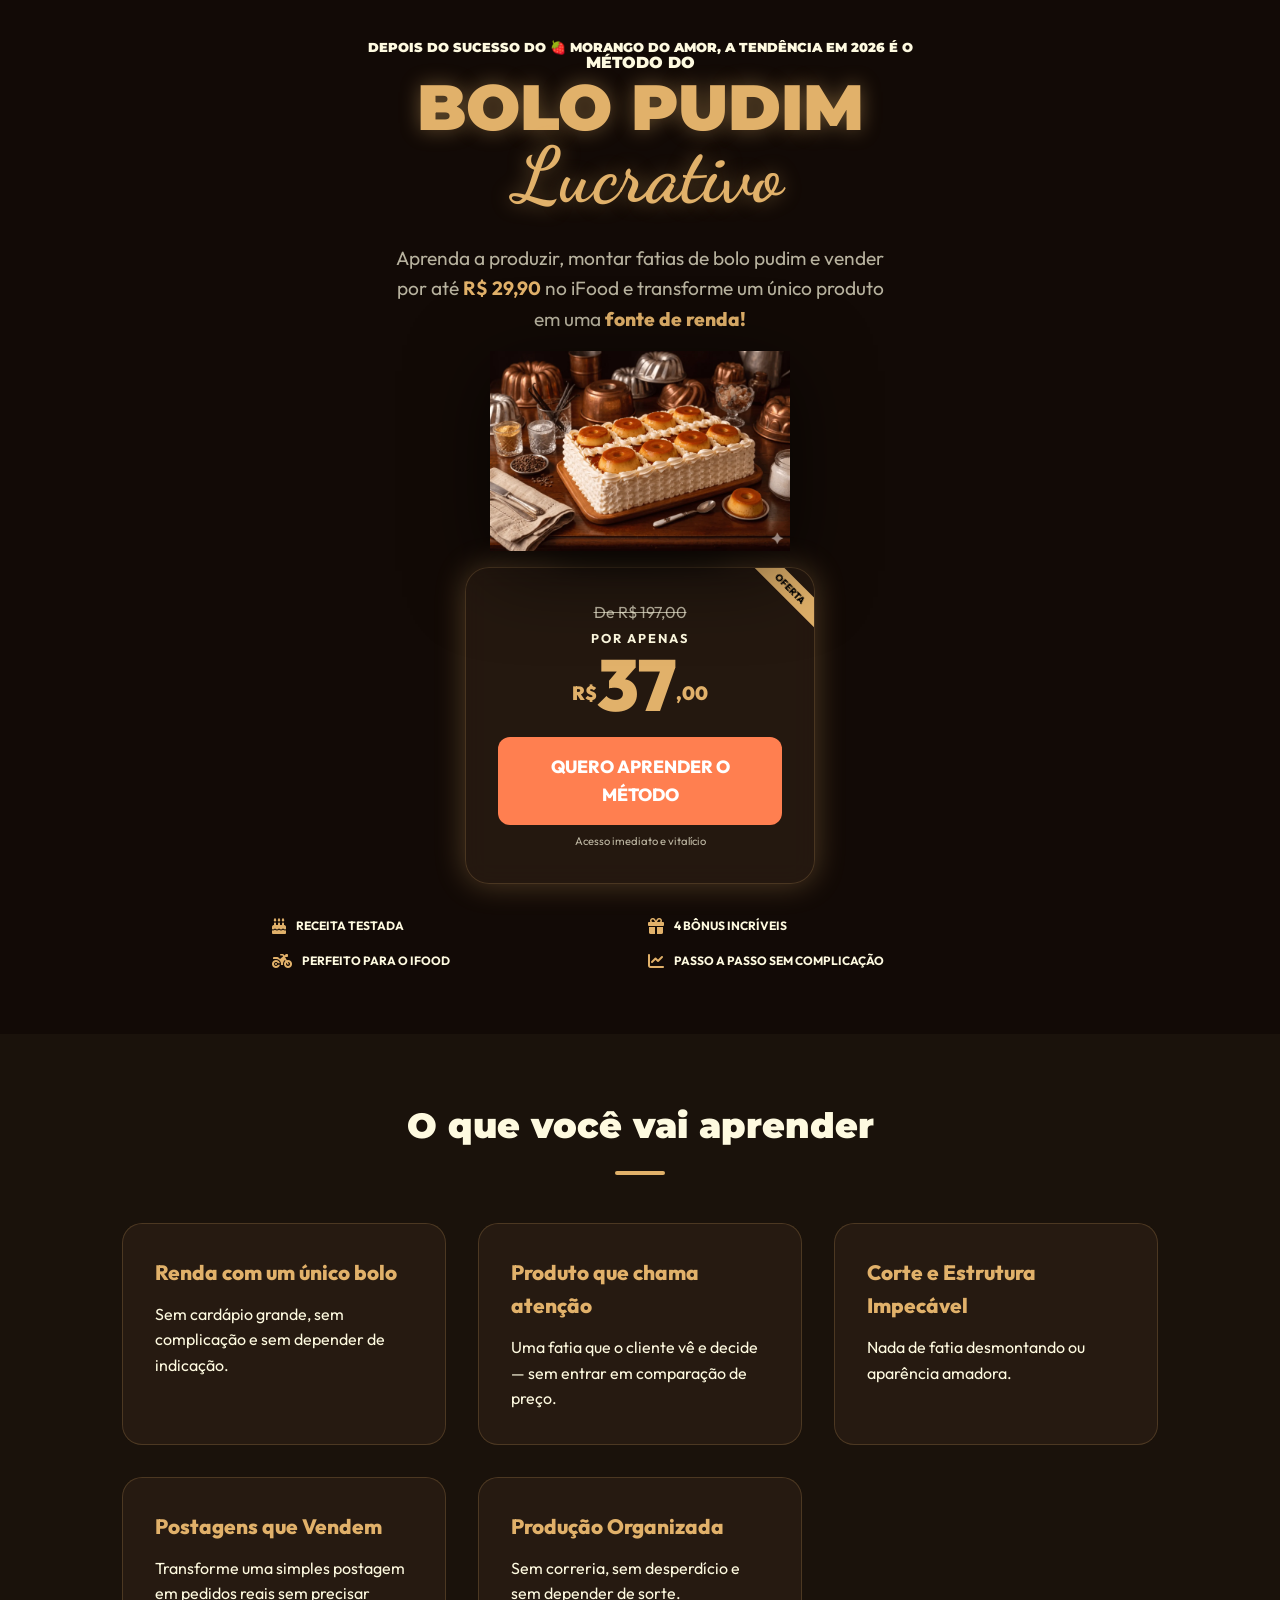
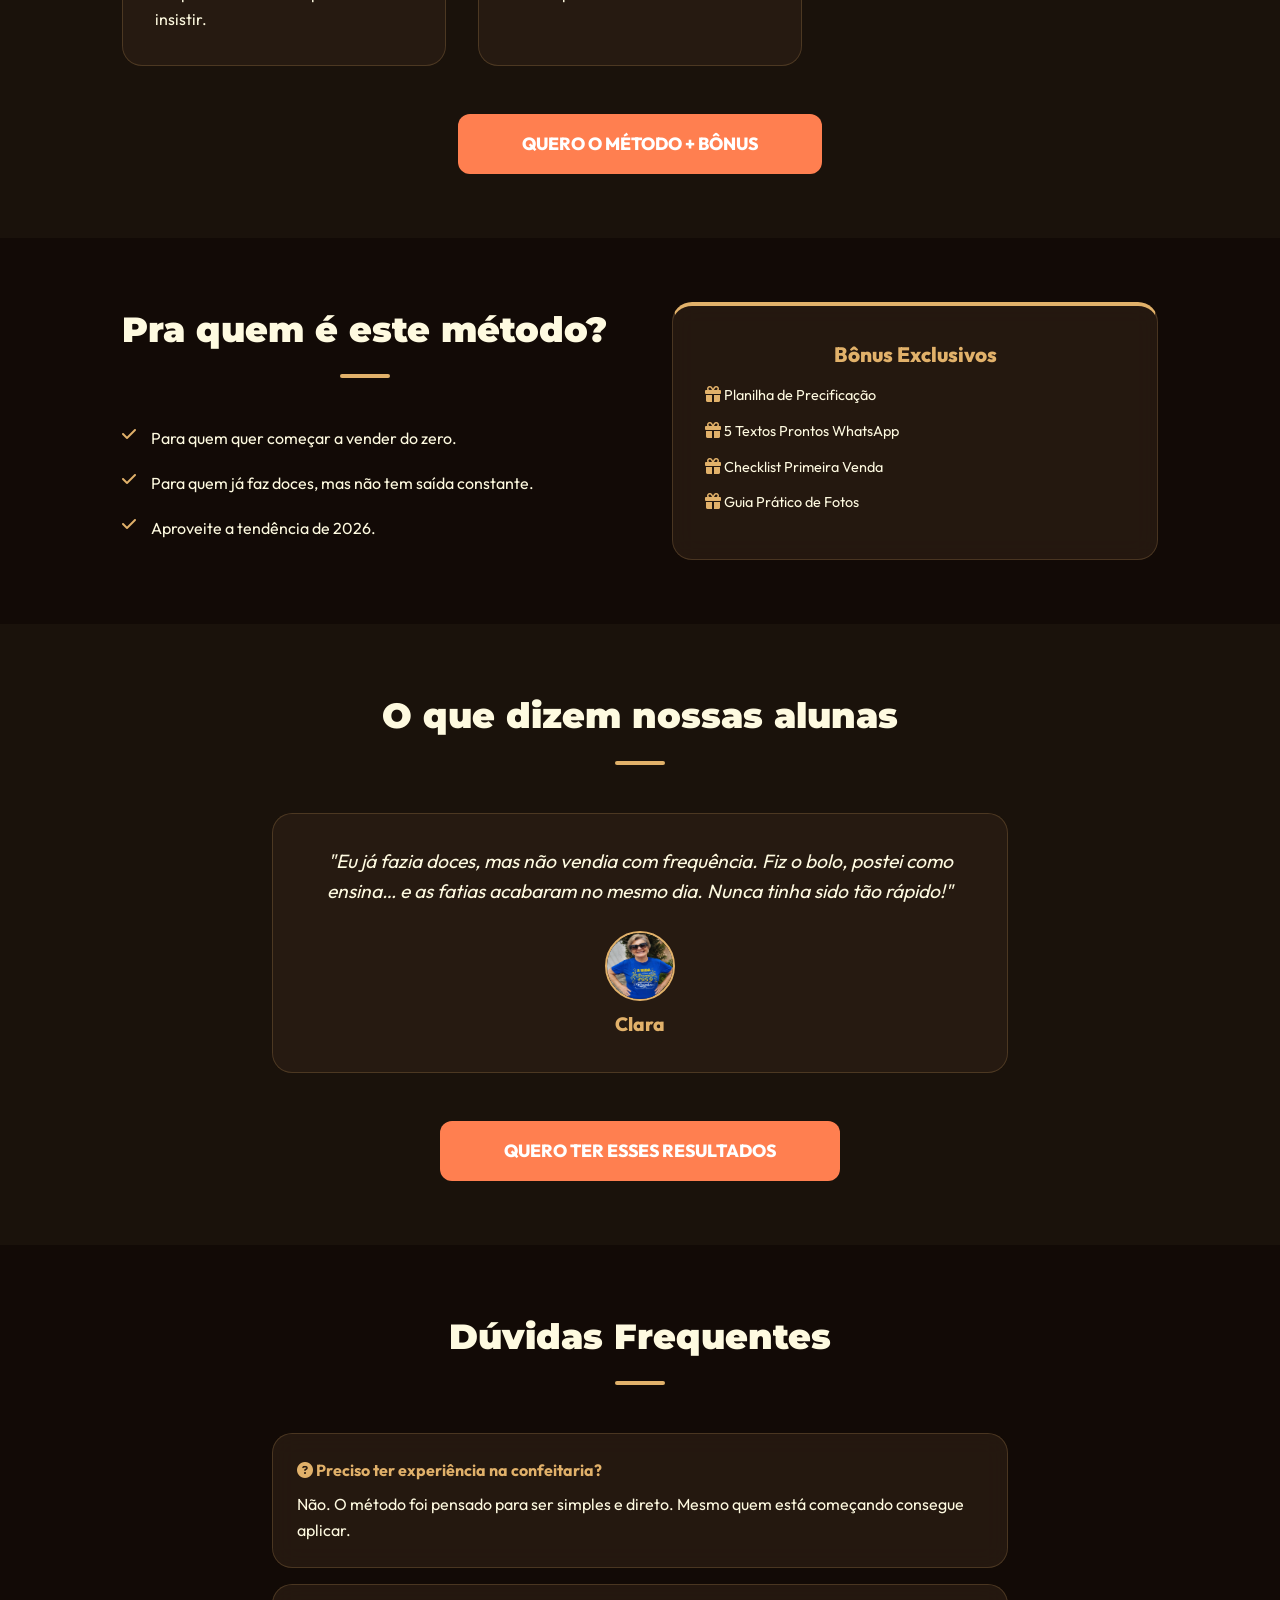
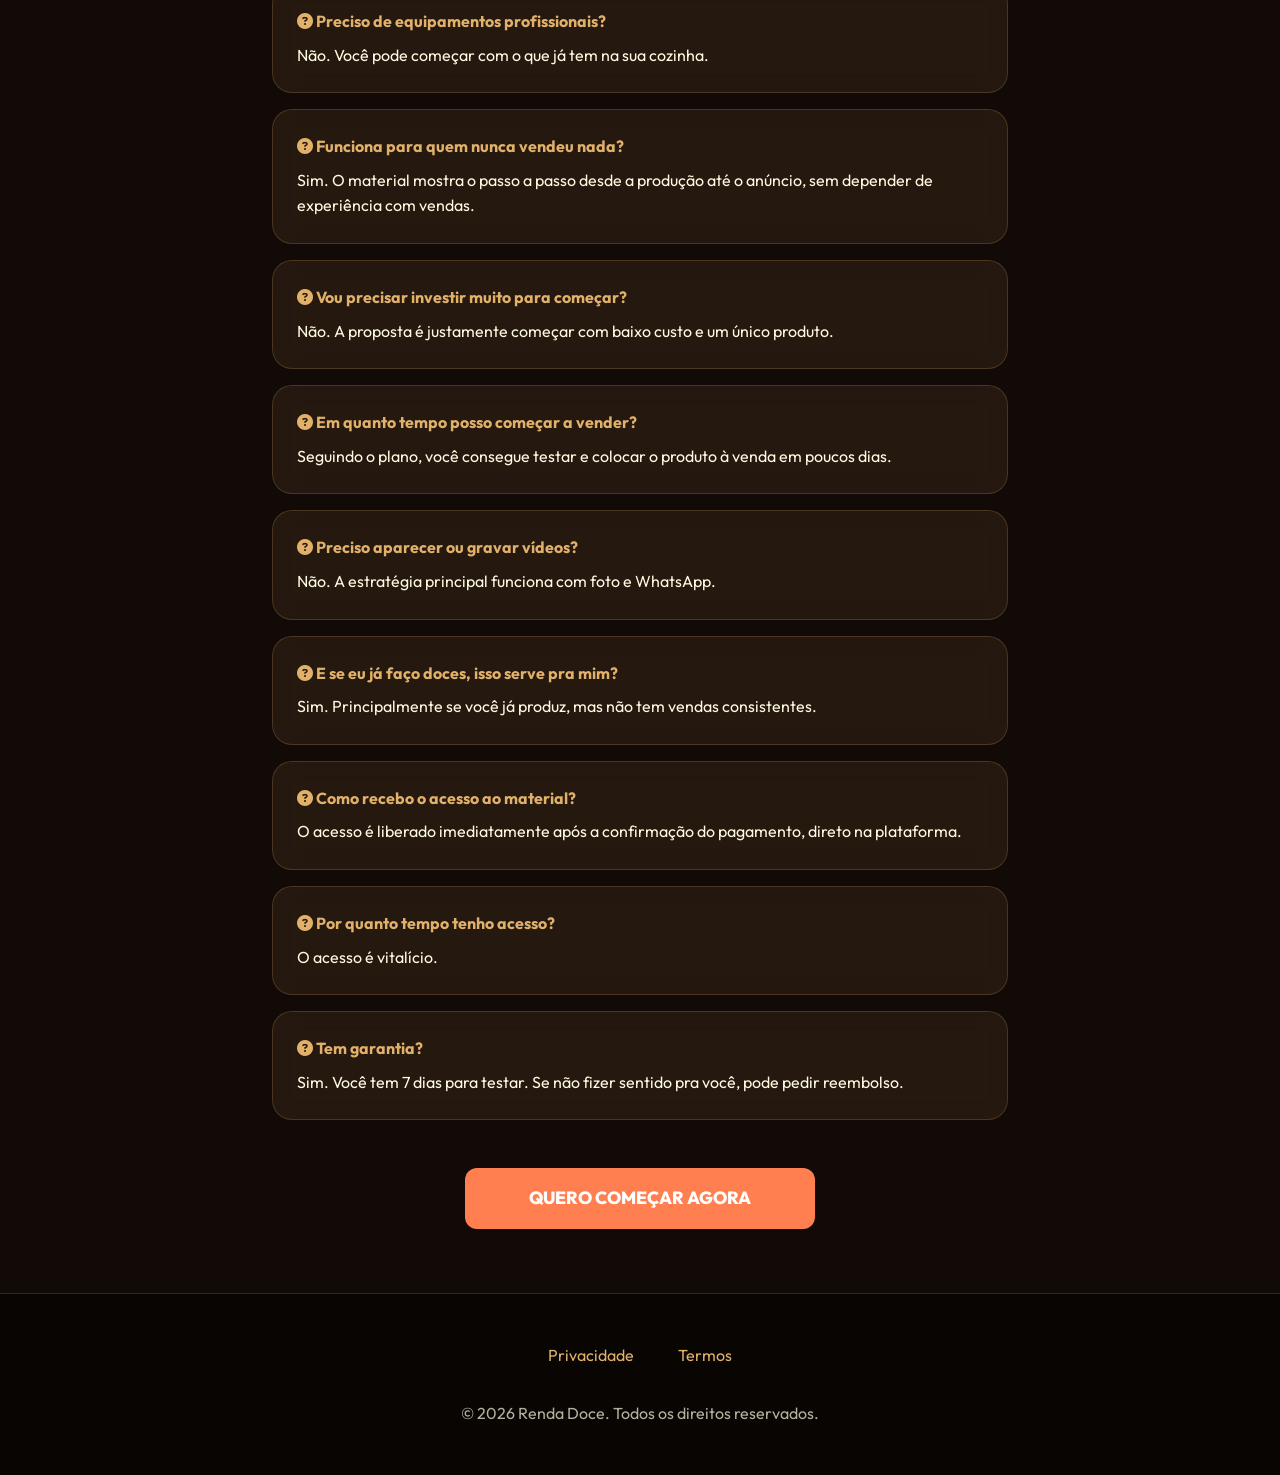
==== commit 4df3ab47: "Ajuste tamanho imagem" ====
--- a/v2.html
+++ b/v2.html
@@ -75,7 +75,11 @@
                 </p>
 
                 <div class="v2-main-image-container">
-                    <img src="./img/bolopudim.png" alt="Bolo Pudim Lucrativo" class="v2-floating-cake">
+                    <picture>
+                        <source srcset="./img/bolopudim-mobile.webp" media="(max-width: 767px)" type="image/webp">
+                        <source srcset="./img/bolopudim.webp" type="image/webp">
+                        <img src="./img/bolopudim.png" alt="Bolo Pudim Lucrativo" class="v2-floating-cake">
+                    </picture>
                 </div>
 
                 <div class="v2-price-wrapper">
